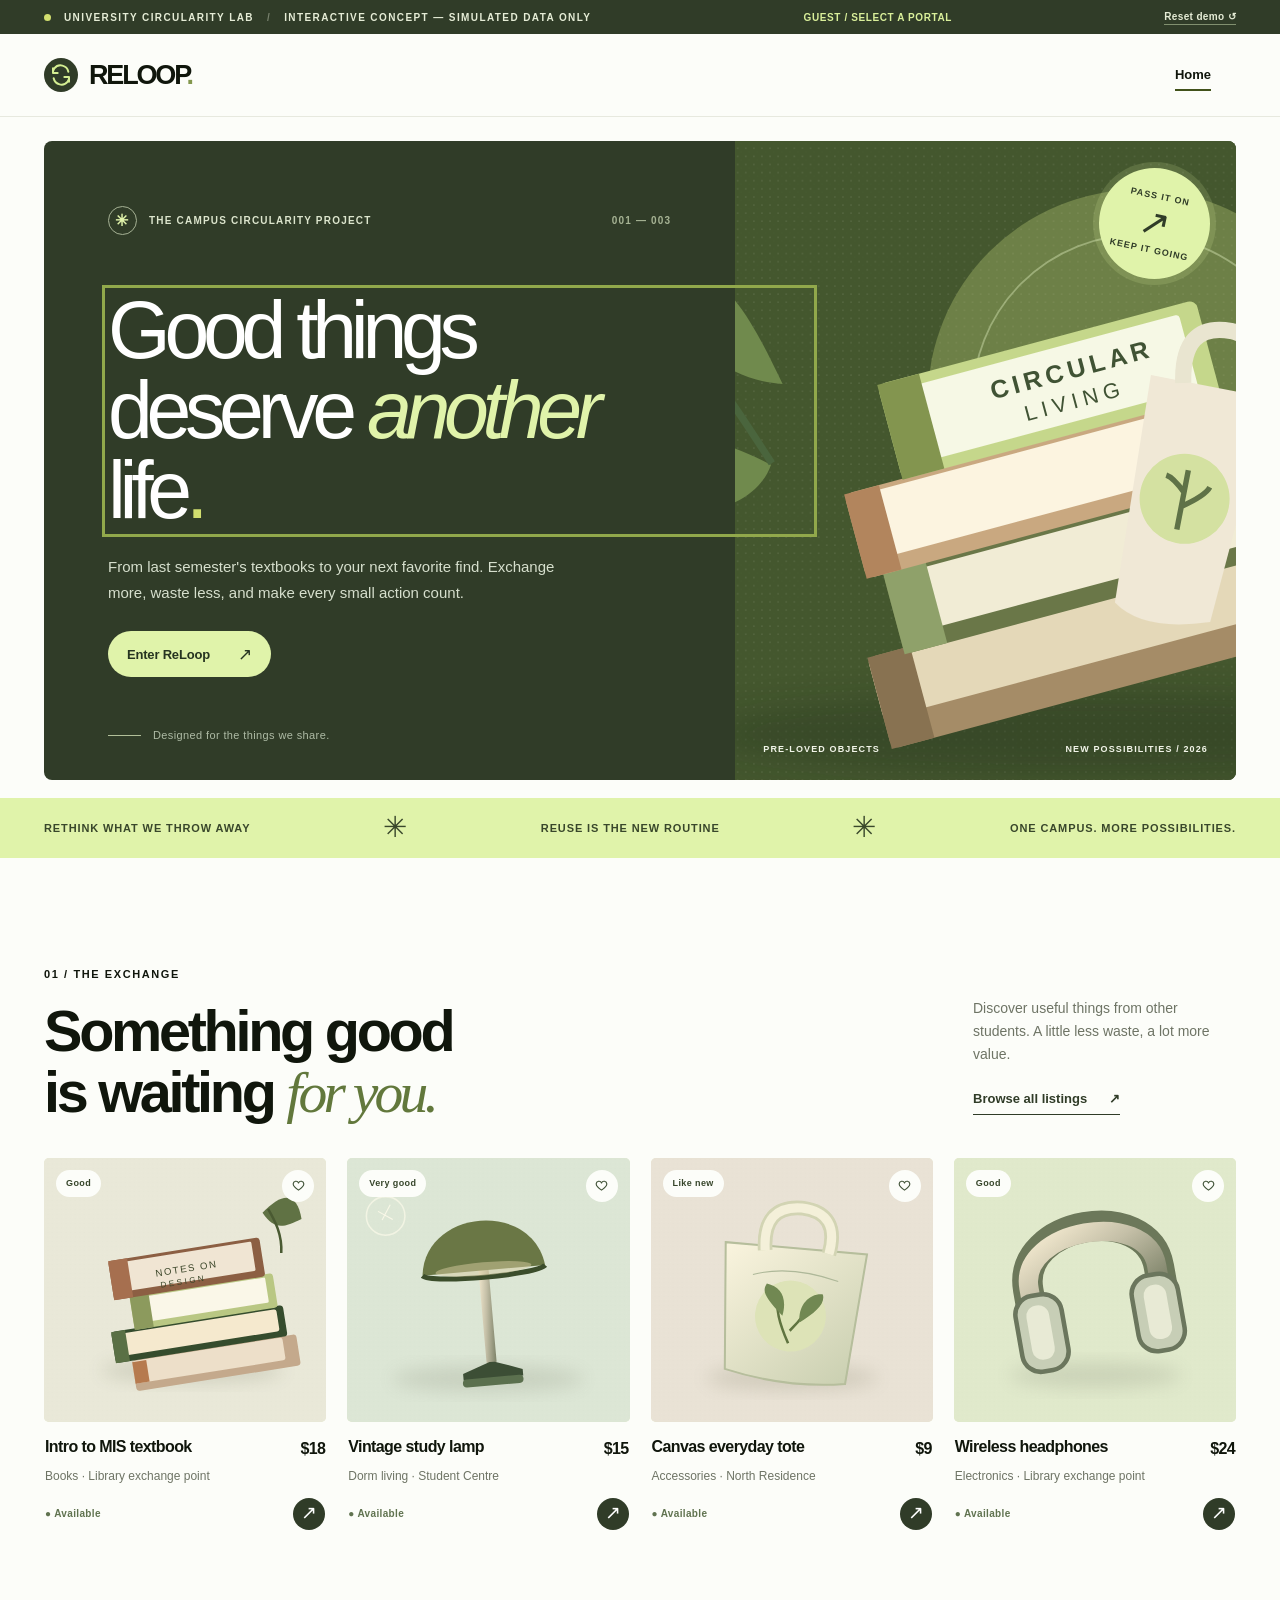
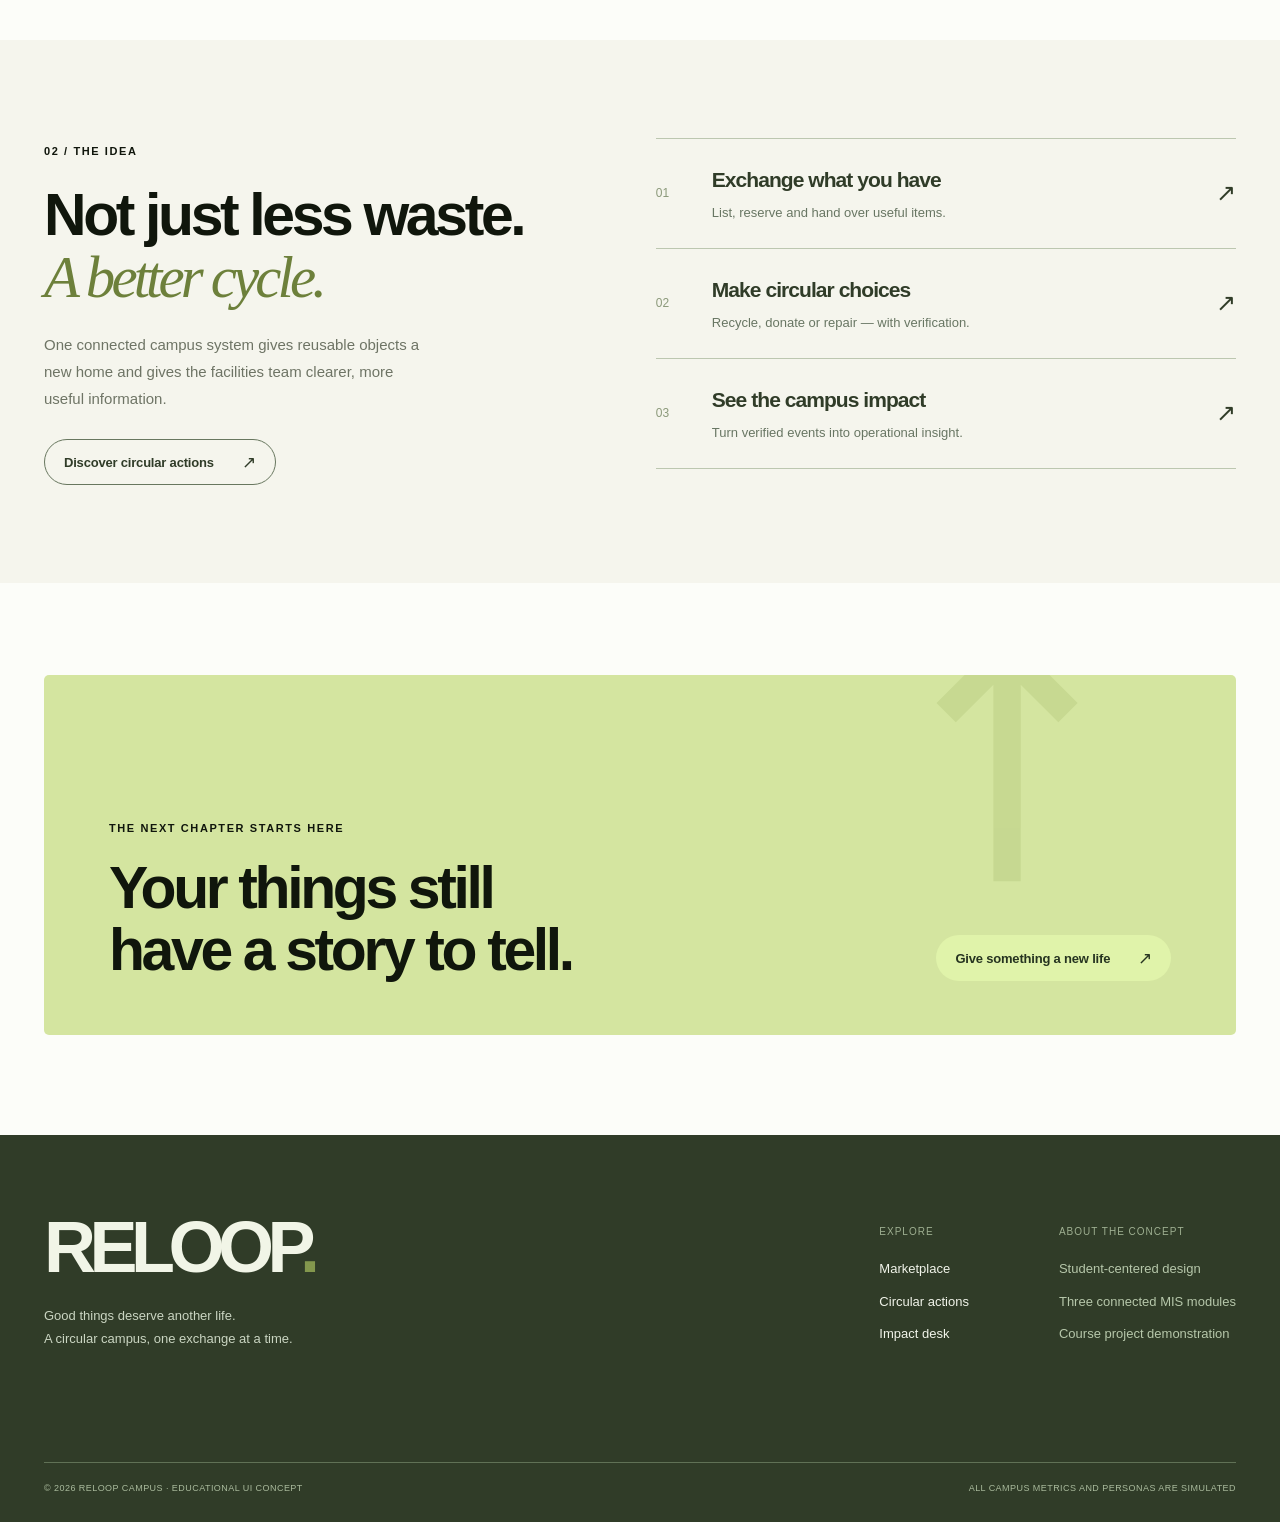
==== index.html @ 2bb6ed22 "去掉了傻逼button" ====
<!DOCTYPE html>
<html lang="en">
<head>
  <meta charset="UTF-8">
  <meta name="viewport" content="width=device-width, initial-scale=1">
  <meta name="theme-color" content="#3c492a">
  <meta name="description" content="ReLoop Campus: a responsive educational prototype for circular exchange, sustainable actions and campus operations.">
  <title>RELOOP — Give good things another life.</title>
  <link rel="icon" href="assets/favicon.svg" type="image/svg+xml">
  <link rel="stylesheet" href="styles.css">
  <script src="app.js" defer></script>
</head>
<body>
  <a class="skip-link" href="#main">Skip to content</a>
  <div class="demo-banner"><div class="container banner-content"><span class="banner-dot" aria-hidden="true"></span><span>UNIVERSITY CIRCULARITY LAB</span><span class="banner-divider">/</span><span>INTERACTIVE CONCEPT — SIMULATED DATA ONLY</span><span class="role-banner" id="role-banner">GUEST / SELECT A PORTAL</span><button type="button" id="reset-demo" class="banner-reset">Reset demo <span aria-hidden="true">↺</span></button></div></div>
  <header class="site-header" id="site-header">
    <div class="container header-inner">
      <button class="brand" type="button" data-nav="home" aria-label="RELOOP home"><span class="brand-symbol" aria-hidden="true"><svg viewBox="0 0 36 36"><path d="M29 13A12 12 0 0 0 8 8l-2 4M6 8v7h7"/><path d="M7 23a12 12 0 0 0 21 5l2-4m0 4v-7h-7"/></svg></span><span>RELOOP<span class="brand-period">.</span></span></button>
      <nav class="desktop-nav" aria-label="Main navigation">
        <button data-nav="home" class="nav-link active" type="button">Home</button><button data-nav="student" data-student-only class="nav-link" type="button" hidden>My home</button>
        <button data-nav="exchange" data-student-only class="nav-link" type="button" hidden>Marketplace</button>
        <button data-nav="circular" data-student-only class="nav-link" type="button" hidden>Circular actions</button><button data-nav="profile" data-student-only class="nav-link" type="button" hidden>My profile</button>
        <button data-nav="operations" data-staff-only class="nav-link" type="button" hidden>Staff workspace <span class="nav-staff">STAFF</span></button>
      </nav>
      <div class="header-actions">
        <button data-student-only hidden class="wallet-chip" type="button" data-nav="circular" aria-label="Open points wallet"><span class="wallet-icon">✳&#xFE0E;</span><strong id="global-points">65</strong><span>pts</span></button>
        <button data-student-only hidden class="btn btn-dark btn-header" data-open="post" type="button">List an item <span aria-hidden="true">↗&#xFE0E;</span></button>
        <button class="role-switch" id="switch-portal" type="button" hidden>Switch portal ↗&#xFE0E;</button><button class="menu-toggle" id="menu-toggle" aria-label="Open menu" aria-expanded="false" aria-controls="mobile-nav" type="button"><span></span><span></span></button>
      </div>
    </div>
    <nav class="mobile-nav" id="mobile-nav" aria-label="Mobile navigation" hidden>
      <button data-nav="home" type="button">Home <span>01</span></button><button data-nav="student" data-student-only hidden type="button">My home <span>02</span></button>
      <button data-nav="exchange" data-student-only hidden type="button">Marketplace <span>03</span></button>
      <button data-nav="circular" data-student-only hidden type="button">Circular actions <span>04</span></button><button data-nav="profile" data-student-only hidden type="button">My profile <span>05</span></button>
      <button data-nav="operations" data-staff-only hidden type="button">Staff workspace <span>02</span></button>
      <button data-open="post" data-student-only hidden type="button">+ List an item <span>↗&#xFE0E;</span></button>
    </nav>
  </header>

  <main id="main">
    <!-- HOME / PROJECT INTRODUCTION -->
    <section class="view active" id="view-home" aria-label="Home">
      <div class="home-hero container">
        <div class="hero-copy">
          <div class="hero-index"><span class="round-asterisk">✳&#xFE0E;</span> THE CAMPUS CIRCULARITY PROJECT <span class="hero-index-num">001 — 003</span></div>
          <h1>Good things<br>deserve <em>another</em><br>life<span class="title-dot">.</span></h1>
          <p class="hero-description">From last semester's textbooks to your next favorite find. Exchange more, waste less, and make every small action count.</p>
          <div class="hero-actions"><button class="btn btn-lime" data-open="portal" type="button">Enter ReLoop<span aria-hidden="true">↗&#xFE0E;</span></button></div>
          <div class="hero-bottom"><span class="line-mark" aria-hidden="true"></span> Designed for the things we share.</div>
        </div>
        <div class="hero-visual"><img src="assets/hero-still-life.svg" alt="Editorial illustration of stacked second-hand books and a reusable canvas bag" width="800" height="710"><div class="hero-stamp"><span>PASS IT ON</span><strong>↗&#xFE0E;</strong><span>KEEP IT GOING</span></div><div class="hero-visual-label"><span>PRE-LOVED OBJECTS</span><span>NEW POSSIBILITIES / 2026</span></div></div>
      </div>

      <section class="portal-selector container" aria-labelledby="portal-select-title">
        <div class="portal-selector-head"><div><span class="eyebrow">YOUR CAMPUS. TWO WAYS TO PARTICIPATE.</span><h2 id="portal-select-title">Choose your <i>perspective.</i></h2></div><p>Explore ReLoop as a student or a campus staff member. Both views share the same simulated events — there is no real sign-in.</p></div>
        <div class="portal-selector-grid">
          <button class="portal-choice student-choice" type="button" data-enter-role="student"><span class="portal-choice-top">01 / STUDENT DEMO <span>↗&#xFE0E;</span></span><span class="portal-choice-mark" aria-hidden="true">✳&#xFE0E;</span><strong>I am Student<br>/User</strong><span class="portal-choice-desc">Browse items, exchange, record circular actions, and see your own activity.</span><span class="portal-choice-cta">Continue as student &nbsp; →</span></button>
          <button class="portal-choice staff-choice" type="button" data-enter-role="staff"><span class="portal-choice-top">02 / STAFF DEMO <span>↗&#xFE0E;</span></span><span class="portal-choice-mark" aria-hidden="true">◎&#xFE0E;</span><strong>I am Staff</strong><span class="portal-choice-desc">Verify activities, moderate listings, manage collection points and follow up on issues.</span><span class="portal-choice-cta">Continue as staff &nbsp; →</span></button>
        </div>
      </section>
      <div class="statement-bar"><div class="container statement-inner"><span>RETHINK WHAT WE THROW AWAY</span><span class="statement-sun">✳&#xFE0E;</span><span>REUSE IS THE NEW ROUTINE</span><span class="statement-sun">✳&#xFE0E;</span><span>ONE CAMPUS. MORE POSSIBILITIES.</span></div></div>
      <section class="section container featured-home" aria-labelledby="home-featured-title"><div class="section-heading"><div><span class="eyebrow">01 / THE EXCHANGE</span><h2 id="home-featured-title">Something good<br>is waiting <i>for you.</i></h2></div><div class="heading-aside"><p>Discover useful things from other students. A little less waste, a lot more value.</p><button type="button" class="inline-link" data-nav="exchange">Browse all listings <span aria-hidden="true">↗&#xFE0E;</span></button></div></div><div class="product-grid home-grid" id="home-products"></div></section>
      <section class="journey-section" aria-labelledby="journey-title"><div class="container journey-layout"><div class="journey-intro"><span class="eyebrow">02 / THE IDEA</span><h2 id="journey-title">Not just less waste.<br><i>A better cycle.</i></h2><p>One connected campus system gives reusable objects a new home and gives the facilities team clearer, more useful information.</p><button class="btn btn-outline" data-nav="circular" type="button">Discover circular actions <span aria-hidden="true">↗&#xFE0E;</span></button></div><div class="journey-steps"><button class="journey-row" data-nav="exchange" type="button"><span class="journey-no">01</span><span><strong>Exchange what you have</strong><small>List, reserve and hand over useful items.</small></span><span class="journey-arrow">↗&#xFE0E;</span></button><button class="journey-row" data-nav="circular" type="button"><span class="journey-no">02</span><span><strong>Make circular choices</strong><small>Recycle, donate or repair — with verification.</small></span><span class="journey-arrow">↗&#xFE0E;</span></button><button class="journey-row" data-nav="operations" type="button"><span class="journey-no">03</span><span><strong>See the campus impact</strong><small>Turn verified events into operational insight.</small></span><span class="journey-arrow">↗&#xFE0E;</span></button></div></div></section>
      <section class="section container home-cta" aria-labelledby="cta-title"><div><span class="eyebrow">THE NEXT CHAPTER STARTS HERE</span><h2 id="cta-title">Your things still<br>have a story to tell.</h2></div><button class="btn btn-lime" data-open="post" type="button">Give something a new life <span aria-hidden="true">↗&#xFE0E;</span></button><span class="cta-orb" aria-hidden="true">↗&#xFE0E;</span></section>
    </section>


    <!-- STUDENT PORTAL / HOME -->
    <section class="view" id="view-student" aria-label="Student dashboard" hidden>
      <div class="container student-wrap">
        <div class="portal-page-head"><div><span class="eyebrow">STUDENT PORTAL / MY HOME</span><h1>A little more<br><i>good, every day.</i></h1><p>Welcome back, Alex. Here's what is happening in your circular campus.</p></div><div class="persona-card"><span class="persona-avatar">AM</span><span><strong>Alex Morgan</strong><small>STUDENT DEMO · NO REAL ACCOUNT</small></span><button class="inline-link" data-nav="profile" type="button">Profile ↗&#xFE0E;</button></div></div>
        <div class="student-kpis"><button type="button" data-nav="circular" data-jump="wallet"><span>MY RELOOP POINTS</span><strong id="student-points">65</strong><small>View rewards ↗&#xFE0E;</small></button><button type="button" data-nav="profile" data-profile-tab="reservations"><span>MY RESERVATIONS</span><strong id="student-reservations">0</strong><small>Review handovers ↗&#xFE0E;</small></button><button type="button" data-nav="profile" data-profile-tab="actions"><span>AWAITING VERIFICATION</span><strong id="student-pending">1</strong><small>See status ↗&#xFE0E;</small></button></div>
        <div class="student-home-grid"><div class="student-main-card"><div class="section-microhead"><span class="eyebrow">MY NEXT STEPS</span><span>QUICK ACTIONS</span></div><h2>What will you<br><i>pass on next?</i></h2><div class="quick-action-grid"><button type="button" data-nav="exchange"><span class="quick-icon">↗&#xFE0E;</span><strong>Explore items</strong><small>Find your next useful thing</small></button><button type="button" data-open="post"><span class="quick-icon">＋</span><strong>Post an item</strong><small>Give something a new life</small></button><button type="button" data-nav="circular" data-jump="action"><span class="quick-icon">♻&#xFE0E;</span><strong>Record an action</strong><small>Submit for staff review</small></button><button type="button" data-nav="circular" data-jump="wallet"><span class="quick-icon">✳&#xFE0E;</span><strong>Rewards wallet</strong><small>Track verified points</small></button></div></div><div class="student-activity-card"><div class="section-microhead"><span class="eyebrow">PERSONAL ACTIVITY</span><button class="inline-link" data-nav="profile" type="button">View all ↗&#xFE0E;</button></div><div id="student-recent"></div></div></div>
        <div class="student-lower-note"><span>THE PERSONAL IMPACT VIEW</span><strong>Measured impact:</strong> Not yet tracked in this demo. Only verified events and sample points are shown.</div>
      </div>
    </section>
    <!-- STUDENT PORTAL / MY PROFILE -->
    <section class="view" id="view-profile" aria-label="Student profile and activity" hidden>
      <div class="container profile-wrap"><div class="profile-hero"><div class="profile-avatar">AM</div><div><span class="eyebrow">STUDENT PORTAL / MY PROFILE</span><h1>My little<br><i>corner of ReLoop.</i></h1><p>Alex Morgan · Demo student account. Your information here is illustrative, not campus identity data.</p></div><div class="profile-hero-points"><strong id="profile-points">65</strong><span>RELOOP POINTS</span><button type="button" data-nav="circular" data-jump="wallet">Open wallet ↗&#xFE0E;</button></div></div>
      <nav class="profile-tabs" aria-label="My activity sections"><button type="button" data-profile-tab="listings" class="active" aria-current="page">My listings</button><button type="button" data-profile-tab="reservations">Reservations</button><button type="button" data-profile-tab="actions">Circular activities</button><button type="button" data-profile-tab="ledger">Points ledger</button><button type="button" data-profile-tab="saved">Saved items</button></nav>
      <div id="profile-panel" class="profile-panel" aria-live="polite"></div>
      <div class="profile-privacy">PRIVACY BY DESIGN · No genuine student ID, private contact details, dorm room or payment information is stored or displayed.</div></div>
    </section>

    <!-- MODULE A -->
    <section class="view" id="view-exchange" aria-label="Campus Exchange Hub" hidden>
      <div class="container page-lead marketplace-lead"><div><span class="eyebrow">MODULE A / CAMPUS EXCHANGE HUB</span><h1>Good finds.<br><i>Better stories.</i></h1><p>From dorm essentials to second-hand textbooks. Find your next useful thing, right here on campus.</p></div><div class="page-lead-side"><span class="serial">A / 01</span><div class="lead-count"><strong id="listing-count">08</strong><span>DEMO ITEMS<br>IN THE EXCHANGE</span></div><button class="btn btn-dark" data-open="post" type="button">+ List your item</button></div></div>
      <div class="container marketplace-content"><div class="toolbar"><label class="search-wrap" for="market-search"><svg viewBox="0 0 24 24" aria-hidden="true"><circle cx="10.5" cy="10.5" r="6.5"/><path d="m15.5 15.5 5 5"/></svg><input id="market-search" type="search" placeholder="Search books, essentials, electronics..." autocomplete="off"></label><div class="sort-wrap"><label for="market-sort">SORT BY</label><select id="market-sort"><option value="newest">Newest first</option><option value="low">Price: low to high</option><option value="high">Price: high to low</option></select></div></div>
      <div class="catalog-shell"><aside class="catalog-aside"><div class="aside-top"><span class="eyebrow">EXPLORE BY TYPE</span><span>✳&#xFE0E;</span></div><div class="category-list" id="category-list"></div><div class="aside-note"><strong>Exchange with care.</strong><p>Use a designated handover point, inspect the item, and confirm the exchange together.</p><span>TRUSTED CAMPUS FLOW ↗&#xFE0E;</span></div></aside><div class="catalog-main"><div class="catalog-meta"><span id="results-summary">All campus listings</span><span><span class="legend-dot"></span> Verified demo flow</span></div><div class="product-grid market-grid" id="market-products"></div><div class="empty-state" id="market-empty" hidden><div class="empty-symbol">◎</div><h3>No items found</h3><p>Try another category or a simpler search.</p><button class="btn btn-dark" id="clear-search" type="button">Clear filters</button></div></div></div></div>
      <section class="exchange-bottom"><div class="container"><div><span class="eyebrow">A LITTLE REMINDER</span><h2>Every handover<br>is a chance to <i>reuse.</i></h2></div><p>Reservations hold an item for 24 hours. A seller has 12 hours to respond in the proposed system. The demonstration simulates seller acceptance and both QR confirmations.</p></div></section>
    </section>

    <!-- MODULE B -->
    <section class="view" id="view-circular" aria-label="Circular Actions and Rewards" hidden>
      <div class="container circular-hero"><div><span class="eyebrow">MODULE B / CIRCULAR ACTIONS & REWARDS</span><h1>Small actions.<br><i>Longer impact.</i></h1><p>Reuse first. Recycle responsibly when something can't be reused. Earn demo points for verified circular actions.</p><div class="hero-actions"><button class="btn btn-dark" id="jump-to-action" type="button">Record an action <span aria-hidden="true">↗&#xFE0E;</span></button><button class="inline-link dark-inline" id="jump-to-wallet" type="button">View your wallet <span aria-hidden="true">↗&#xFE0E;</span></button></div></div><div class="circular-orbit" aria-hidden="true"><span class="orbit-top">REUSE · REPAIR · RECYCLE</span><span class="orbit-symbol">↻</span><span class="orbit-bottom">KEEP VALUE IN MOTION</span></div></div>
      <div class="container section circular-options"><div class="section-heading compact-heading"><div><span class="eyebrow">01 / CHOOSE YOUR PATH</span><h2>There is more than<br>one way to <i>do good.</i></h2></div><p>Pick the route that fits your item. Every submitted action enters a staff verification queue.</p></div><div class="action-card-grid">
          <button class="action-card" type="button" data-action-type="Recycle"><span class="action-numeral">01 — RECYCLE</span><span class="action-icon">♻&#xFE0E;</span><strong>Sort with intention.</strong><p>Use a local guide, then check in at a collection point.</p><span class="card-end">Record recycling ↗&#xFE0E;</span></button>
          <button class="action-card action-card-lime" type="button" data-action-type="Donate"><span class="action-numeral">02 — DONATE</span><span class="action-icon">♡</span><strong>Pass it forward.</strong><p>Give usable goods a next home instead of throwing them away.</p><span class="card-end">Record donation ↗&#xFE0E;</span></button>
          <button class="action-card action-card-dark" type="button" data-action-type="Repair"><span class="action-numeral">03 — REPAIR</span><span class="action-icon">✳&#xFE0E;</span><strong>Keep it working.</strong><p>Fix first. Extend an item's life through a verified repair action.</p><span class="card-end">Record repair ↗&#xFE0E;</span></button>
        </div></div>
      <div class="container circular-tools" id="circular-tools"><div class="circular-tool-left"><div class="tool-heading"><span class="eyebrow">02 / SMARTER SORTING</span><h2>Not sure where<br>it <i>belongs?</i></h2><p>Example category guidance for a hypothetical campus. Always check the actual university's sorting rules.</p></div><div class="guide-box"><label for="sort-guide">WHAT ARE YOU DISPOSING OF?</label><select id="sort-guide"><option value="paper">Paper & cardboard</option><option value="batteries">Batteries</option><option value="electronics">Broken electronics</option><option value="textiles">Clothing & textiles</option><option value="containers">Clean drink containers</option></select><div id="guide-result" class="guide-result"></div></div></div><div class="circular-tool-right"><div class="form-top"><span class="eyebrow">03 / REQUEST VERIFICATION</span><span class="small-pill">STAFF REVIEW REQUIRED</span></div><h3>Record a circular action.</h3><p>Submitting a record does not automatically earn points. A demo staff member must approve it first.</p><form id="action-form"><div class="field"><label for="action-type">Action type</label><select id="action-type" required><option value="Recycle">Recycle</option><option value="Donate">Donate</option><option value="Repair">Repair</option></select></div><div class="field"><label for="action-item">Item or material</label><input id="action-item" placeholder="e.g. paper packaging" maxlength="70" required></div><div class="field"><label for="action-location">Campus point / location</label><select id="action-location"><option>North Residence Point</option><option>Student Centre Point</option><option>Library Collection Point</option><option>Repair & Reuse Desk</option></select></div><button class="btn btn-lime btn-wide" type="submit">Submit for staff verification <span>↗&#xFE0E;</span></button></form><span class="form-footnote">DEMO ONLY · No real QR, collection or reward is processed.</span></div></div>
      <section class="wallet-section" id="wallet-section"><div class="container wallet-layout"><div><span class="eyebrow">04 / YOUR RELOOP WALLET</span><h2>Good actions<br>are worth <i>remembering.</i></h2><div class="wallet-points"><span id="wallet-points">65</span><div><strong>RELOOP POINTS</strong><small>ILLUSTRATIVE BALANCE</small></div></div><p class="wallet-copy">A shared ledger keeps track of approved activities and demo redemptions. Featured exposure is labeled and capped at 10% of marketplace results in the proposal.</p></div><div class="wallet-right"><h3>Available rewards <span>↗&#xFE0E;</span></h3><div id="rewards-list"></div><h3 class="ledger-title">Your activity <span class="tiny-muted">Latest five</span></h3><div id="ledger-list"></div></div></div></section>
    </section>

    <!-- MODULE C -->
    <section class="view" id="view-operations" aria-label="Campus Operations and Intelligence" hidden><div class="staff-frame"><aside class="staff-sidebar" aria-label="Staff workspace navigation"><div class="staff-sidebar-top"><span class="staff-mono">RELOOP / OPERATIONS</span><div class="staff-portrait">SC</div><strong>Staff workspace</strong><small>STAFF DEMO · AUTHORIZED VIEW</small></div><nav class="staff-side-nav" aria-label="Staff modules"><button type="button" data-admin-tab="overview" class="active">◫ <span>Overview</span></button><button type="button" data-admin-tab="verification">◉ <span>Verification queue</span></button><button type="button" data-admin-tab="moderation">◇ <span>Listings & disputes</span></button><button type="button" data-admin-tab="facilities">◎ <span>Collection points & work orders</span></button><button type="button" data-admin-tab="sustainability">↗&#xFE0E; <span>Sustainability</span></button><button type="button" data-admin-tab="audit">≡ <span>Audit trail</span></button></nav><p class="staff-sidebar-note">Sample university operations workspace. Frontend only; no live campus system.</p></aside><div class="staff-content">
      <div class="container ops-lead"><div><span class="eyebrow">MODULE C / CAMPUS OPERATIONS & INTELLIGENCE</span><h1>Better decisions.<br><i>Less left behind.</i></h1><p>One place for staff verification, collection-point visibility and practical next steps.</p></div><div class="ops-status"><span class="ops-status-dot"></span> STAFF DEMONSTRATION ENVIRONMENT <small>All metrics below are simulated.</small></div></div>
      <div class="container ops-main"><div class="admin-tabs" role="tablist" aria-label="Admin workspace"><button type="button" role="tab" class="admin-tab active" aria-selected="true" data-admin-tab="overview">Overview</button><button type="button" role="tab" class="admin-tab" aria-selected="false" data-admin-tab="verification">Verification queue <span id="queue-tab-count">1</span></button><button type="button" role="tab" class="admin-tab" aria-selected="false" data-admin-tab="moderation">Listings & disputes</button><button type="button" role="tab" class="admin-tab" aria-selected="false" data-admin-tab="facilities">Facilities & work orders</button><button type="button" role="tab" class="admin-tab" aria-selected="false" data-admin-tab="sustainability">Sustainability</button><button type="button" role="tab" class="admin-tab" aria-selected="false" data-admin-tab="audit">Audit trail</button></div>
      <div class="admin-panel active" id="admin-overview" role="tabpanel"><div class="metrics-grid"><article class="metric-card"><span>COMPLETED EXCHANGES</span><strong id="stat-exchanges">128</strong><small>Simulated campus demo total</small><span class="metric-icon">↗&#xFE0E;</span></article><article class="metric-card"><span>APPROVED CIRCULAR ACTIONS</span><strong id="stat-actions">36</strong><small>Simulated campus demo total</small><span class="metric-icon">✳&#xFE0E;</span></article><article class="metric-card"><span>PENDING VERIFICATIONS</span><strong id="stat-pending">1</strong><small>Need staff review</small><span class="metric-icon">◷</span></article><article class="metric-card dark-metric"><span>OPEN FACILITY ISSUES</span><strong id="stat-workorders">0</strong><small>Demo work orders</small><span class="metric-icon">↗&#xFE0E;</span></article></div><div class="ops-panels"><div class="analytics-panel"><div class="panel-heading"><div><span class="eyebrow">COLLECTION QUALITY</span><h3>Where support is needed.</h3></div><span class="small-pill">ILLUSTRATIVE SAMPLE</span></div><p>Simulated sorting contamination rate by campus area. Higher rates indicate more incorrectly sorted items in the mock audit sample.</p><div class="contamination-chart" id="contamination-chart"></div><div class="analytic-foot">Sample calculation: 49 incorrectly sorted items out of 300 checked items = 16.3% overall. This is not measured campus performance.</div></div><div class="insight-panel"><span class="eyebrow">ACTIONABLE INSIGHT / 01</span><div class="insight-icon">↗&#xFE0E;</div><h3>North Residence needs a little attention.</h3><p>Its simulated contamination rate is the highest at 24%. Review signage, arrange an ambassador visit and reassess after four weeks.</p><button class="btn btn-lime" id="create-signage-order" type="button">Create demo work order <span>↗&#xFE0E;</span></button><small id="insight-order-status">Recommended follow-up</small></div></div></div>
      <div class="admin-panel" id="admin-verification" role="tabpanel" hidden><div class="workspace-heading"><div><span class="eyebrow">STAFF REVIEW / VERIFICATION</span><h2>Check before you reward.</h2><p>Approve or reject submitted circular actions. Only approved entries affect the simulated points ledger.</p></div><span class="small-pill" id="pending-pill">1 PENDING</span></div><div class="queue-list" id="verification-list"></div></div>
      <div class="admin-panel" id="admin-facilities" role="tabpanel" hidden><div class="workspace-heading"><div><span class="eyebrow">OPERATIONS / FACILITIES</span><h2>Keep the loop moving.</h2><p>Track simulated collection points and create or resolve a maintenance task.</p></div><button class="btn btn-dark" id="new-facility-order" type="button">+ Add demo work order</button></div><div class="facilities-layout"><div class="facilities-points" id="facilities-points"></div><div class="orders-panel"><h3>Work orders</h3><div id="work-order-list"></div></div></div></div>

      <div class="admin-panel" id="admin-moderation" role="tabpanel" hidden><div class="workspace-heading"><div><span class="eyebrow">STAFF / TRUST & SAFETY</span><h2>Care keeps<br>the exchange safe.</h2><p>Review flagged listings and reports. Human decision only; no automatic account punishment.</p></div><span class="small-pill" id="moderation-pill">0 OPEN</span></div><div id="moderation-list" class="staff-record-list"></div><div class="policy-footnote">Proposed Part 2 policy: disputed exchange records are frozen pending review; volunteer response target is 2 days. No actual campus sanctions or messages are processed.</div></div>
      <div class="admin-panel" id="admin-sustainability" role="tabpanel" hidden><div class="workspace-heading"><div><span class="eyebrow">STAFF / SUSTAINABILITY INTELLIGENCE</span><h2>Know what<br><i>we can measure.</i></h2><p>Separate future RFP targets from synthetic audit samples and real actions made inside this demo.</p></div><span class="small-pill">SYNTHETIC SCENARIO</span></div><div class="target-grid" id="sustainability-targets"></div><div class="sustainability-callout"><div><span class="eyebrow">SAMPLE ACTIONABLE INSIGHT</span><h3>North Residence needs clearer sorting signs.</h3><p>Illustrative audit: 24 incorrect items out of 100. Create a work order, review signage, then check the location again in four weeks. Improvement is not assumed.</p></div><button type="button" class="btn btn-dark" data-create-north-order>Create follow-up ↗&#xFE0E;</button></div><div class="policy-footnote">Weight diverted, annual verified transactions, campus MAU and traceability cannot be calculated from the present local prototype. Targets are not results.</div></div>
      <div class="admin-panel" id="admin-audit" role="tabpanel" hidden><div class="workspace-heading"><div><span class="eyebrow">STAFF / AUDIT & GOVERNANCE</span><h2>A clear record<br><i>of every decision.</i></h2><p>Local illustrative event log: timestamps, demo role, record and outcome. It is not a tamper-proof compliance audit.</p></div><span class="small-pill">FRONTEND LOG ONLY</span></div><div id="audit-records" class="staff-record-list"></div><div class="policy-footnote">Proposed governance policy: personal data deletion after 24 months of inactivity; operational audit retention for 3 years. Neither policy is enforced by this demo.</div></div>
      <div class="ops-disclaimer">ⓘ &nbsp; This workspace is a frontend proof of concept. There is no campus identity integration, live sensor feed, security enforcement or real-world waste data.</div></div>
    </div></div></section>
  </main>

  <footer class="site-footer"><div class="container"><div class="footer-top"><div><div class="footer-brand">RELOOP<span>.</span></div><p>Good things deserve another life.<br>A circular campus, one exchange at a time.</p></div><div class="footer-nav"><div><small>EXPLORE</small><button data-nav="exchange" type="button">Marketplace</button><button data-nav="circular" type="button">Circular actions</button><button data-nav="operations" type="button">Impact desk</button></div><div><small>ABOUT THE CONCEPT</small><span>Student-centered design</span><span>Three connected MIS modules</span><span>Course project demonstration</span></div></div></div><div class="footer-bottom"><span>© 2026 RELOOP CAMPUS · EDUCATIONAL UI CONCEPT</span><span>ALL CAMPUS METRICS AND PERSONAS ARE SIMULATED</span></div></div></footer>

  <div id="modal-backdrop" class="modal-backdrop" hidden><div class="modal-shell" id="modal-shell" role="dialog" aria-modal="true" aria-labelledby="modal-heading"><button class="modal-close" id="modal-close" type="button" aria-label="Close dialog">×</button><div id="modal-body"></div></div></div>
  <div class="toast" id="toast" role="status" aria-live="polite" aria-atomic="true"></div>
</body>
</html>
---- styles.css ----
/* RELOOP — Original mobile-first circular-campus design system.
   RELOOP olive and lime color palette, editorial typographic rhythm.
   Works offline with system fonts and local illustrated media. */
:root{--paper:#FCFDF9;--cream:#F5F5ED;--mist:#E9EDDC;--lime:#E0F3AA;--accent:#D2DF6F;--olive:#41521A;--forest:#3B492B;--deep:#303C28;--ink:#10160C;--muted:#6E7465;--line:#DDE1D4;--orange:#A9683D;--white:#FFFFFF;--sans:"Inter Display",Inter,"Helvetica Neue",Arial,sans-serif;--serif:Georgia,"Times New Roman",serif;--content:1370px;--ease:cubic-bezier(.2,.65,.1,1);--shadow:0 18px 60px rgba(35,48,26,.09)}
*,*::before,*::after{box-sizing:border-box}html{scroll-behavior:smooth}body{margin:0;color:var(--ink);background:var(--paper);font-family:var(--sans);-webkit-font-smoothing:antialiased;line-height:1.5}img,svg{max-width:100%}img{display:block}button,input,select,textarea{font:inherit}button{cursor:pointer}a{color:inherit}button,input,select,textarea{outline-offset:3px}:focus-visible{outline:3px solid #91A84B!important;outline-offset:3px}button{border:0}.container{width:min(calc(100% - 88px),var(--content));margin-inline:auto}.skip-link{position:absolute;z-index:100;background:var(--lime);color:var(--ink);padding:10px 20px;left:-999px}.skip-link:focus{left:10px;top:10px}.view[hidden],.admin-panel[hidden],.modal-backdrop[hidden],.mobile-nav[hidden],.empty-state[hidden]{display:none!important}.view{animation:soft-in .36s var(--ease) both}@keyframes soft-in{from{opacity:.2;transform:translateY(8px)}to{opacity:1;transform:translateY(0)}}.eyebrow{font-size:11px;letter-spacing:.145em;font-weight:800;text-transform:uppercase}.tiny-muted{font-size:12px;color:var(--muted)}h1,h2,h3,p{margin-top:0}h1,h2,h3{font-weight:560;letter-spacing:-.057em;line-height:1.06}h1 i,h2 i{font-family:var(--serif);font-weight:400;letter-spacing:-.066em}p{color:var(--muted)}.btn{min-height:46px;border-radius:100px;padding:11px 19px;display:inline-flex;align-items:center;justify-content:center;gap:28px;white-space:nowrap;font-weight:700;font-size:13px;letter-spacing:-.015em;transition:transform .2s var(--ease),background-color .2s,color .2s}.btn:hover{transform:translateY(-2px)}.btn:active{transform:translateY(0)}.btn span:last-child{font-size:17px;font-weight:400;line-height:1}.btn-dark{background:var(--deep);color:#fff}.btn-dark:hover{background:#51643D}.btn-lime{background:var(--lime);color:#263420}.btn-lime:hover{background:#CFEA88}.btn-outline{background:none;border:1px solid #68775F;color:var(--deep)}.btn-outline:hover{background:#EAF0E2}.btn-wide{width:100%}.inline-link{background:none;color:var(--deep);display:inline-flex;gap:22px;align-items:center;padding:5px 0;border-bottom:1px solid currentColor;font-size:13px;font-weight:700;text-align:left}.inline-link:hover{opacity:.68}.small-pill{display:inline-block;font-size:10px;font-weight:800;letter-spacing:.07em;border:1px solid #D4D8C8;border-radius:40px;padding:7px 11px;white-space:nowrap;color:#536044}.dark-inline{border-color:#3B492B}
/* navigation */
.demo-banner{background:var(--deep);color:#E5ECD6;font-size:10px;letter-spacing:.14em;font-weight:650}.banner-content{display:flex;gap:13px;align-items:center;min-height:34px}.banner-dot,.ops-status-dot{display:inline-block;border-radius:50%;width:7px;height:7px;background:var(--accent);flex:none}.banner-divider{opacity:.4}.banner-reset{margin-left:auto;background:none;color:#E5ECD6;border-bottom:1px solid #81906F;padding:0;font-size:10px;font-weight:700;letter-spacing:.035em}.banner-reset:hover{color:var(--lime)}.site-header{background:rgba(252,253,249,.97);position:sticky;top:0;z-index:30;border-bottom:1px solid #E7E9DF;backdrop-filter:blur(12px)}.header-inner{min-height:82px;display:flex;align-items:center;justify-content:space-between;gap:25px}.brand{display:inline-flex;align-items:center;gap:11px;color:var(--ink);background:none;font-weight:900;letter-spacing:-.08em;font-size:27px;white-space:nowrap;padding:0}.brand-period,.footer-brand span{color:#83974D}.brand-symbol{height:34px;width:34px;background:var(--deep);border-radius:50%;display:grid;place-items:center}.brand-symbol svg{width:24px;fill:none;stroke:#D4EE92;stroke-linecap:round;stroke-linejoin:round;stroke-width:3}.desktop-nav{display:flex;align-items:center;gap:30px;margin-left:auto}.nav-link{background:none;padding:12px 0;color:#66705C;font-weight:650;font-size:13px;position:relative;white-space:nowrap}.nav-link::after{content:"";height:2px;position:absolute;bottom:6px;left:0;right:100%;background:var(--olive);transition:right .22s}.nav-link:hover,.nav-link.active{color:var(--ink)}.nav-link.active::after{right:0}.nav-staff{font-size:8px;letter-spacing:.06em;color:#667148;padding:2px 4px;border:1px solid #B5BE9D;border-radius:3px;vertical-align:2px}.header-actions{display:flex;align-items:center;gap:14px}.wallet-chip{background:#F0F3E6;color:#38452E;display:flex;align-items:center;gap:6px;border-radius:50px;padding:9px 15px;font-size:13px;white-space:nowrap}.wallet-chip strong{font-size:16px}.wallet-chip>span:last-child{color:#6A7664;font-size:11px}.wallet-icon{font-size:18px;color:#637A2C}.btn-header{padding:11px 19px;gap:13px}.menu-toggle{display:none;width:42px;height:42px;background:var(--deep);border-radius:50%;align-items:center;justify-content:center;flex-direction:column;gap:5px}.menu-toggle span{width:17px;height:2px;background:white}.mobile-nav{position:absolute;left:0;right:0;top:100%;padding:10px 24px 20px;background:var(--paper);border-bottom:1px solid var(--line);box-shadow:0 20px 30px #1d2a1720}.mobile-nav button{display:flex;align-items:center;justify-content:space-between;background:none;width:100%;font-weight:700;color:var(--ink);padding:16px 2px;border-bottom:1px solid var(--line)}.mobile-nav button span{font-weight:500;color:var(--muted)}
/* Home */
.home-hero{display:grid;grid-template-columns:1.16fr .84fr;min-height:620px;margin-top:24px;background:var(--deep);color:#fff;border-radius:8px;overflow:hidden}.hero-copy{padding:clamp(35px,5.1vw,80px) clamp(33px,5vw,80px) 36px;display:flex;flex-direction:column;position:relative;z-index:2}.hero-index{display:flex;align-items:center;gap:12px;font-size:10px;font-weight:750;letter-spacing:.12em;color:#DCE5CD}.round-asterisk{width:29px;height:29px;border:1px solid #A5B194;border-radius:50%;display:grid;place-items:center;color:var(--lime);font-size:16px}.hero-index-num{margin-left:auto;color:#A6B394}.home-hero h1{font-size:clamp(52px,6.3vw,101px);font-weight:520;line-height:.99;letter-spacing:-.078em;margin:56px -140px 23px 0;white-space:nowrap}.home-hero h1 em{color:var(--lime)}.title-dot{color:var(--accent)}.hero-description{color:#D6DFCD;font-size:15px;line-height:1.75;max-width:455px;margin-bottom:25px}.hero-actions{display:flex;align-items:center;gap:28px;flex-wrap:wrap}.hero-text-button{background:none;color:#E3EDCF;font-size:13px;padding:11px 0;border-bottom:1px solid #AFBD97;display:flex;gap:15px;font-weight:650}.hero-text-button:hover{color:var(--lime)}.hero-bottom{margin-top:auto;padding-top:50px;font-size:11px;color:#AEBBA5;letter-spacing:.035em;display:flex;align-items:center;gap:12px}.line-mark{display:inline-block;height:1px;width:33px;background:#B1BF99}.hero-visual{position:relative;min-height:580px;background:#53683E;overflow:hidden}.hero-visual>img{height:100%;width:100%;object-fit:cover}.hero-stamp{position:absolute;right:26px;top:27px;width:111px;height:111px;border-radius:50%;background:#E0F3AA;color:var(--deep);display:flex;flex-direction:column;align-items:center;justify-content:center;transform:rotate(12deg);box-shadow:0 0 0 6px rgba(224,243,170,.15)}.hero-stamp span{font-size:9px;letter-spacing:.11em;font-weight:850}.hero-stamp strong{font-size:37px;font-weight:400;line-height:1.1}.hero-visual-label{display:flex;position:absolute;bottom:23px;left:28px;right:28px;justify-content:space-between;gap:10px;font-size:9px;letter-spacing:.125em;color:#F2F5E9;font-weight:750}.statement-bar{background:var(--lime);overflow:hidden;margin-top:18px}.statement-inner{min-height:60px;display:flex;justify-content:space-between;align-items:center;gap:30px;white-space:nowrap;font-size:11px;font-weight:850;letter-spacing:.08em;color:#39472B}.statement-sun{font-size:29px;font-weight:400}.section{padding-top:103px;padding-bottom:108px}.section-heading{display:flex;justify-content:space-between;align-items:end;gap:34px;margin-bottom:35px}.section-heading h2{font-size:clamp(39px,4.5vw,67px);margin:16px 0 0}.section-heading h2 i{color:#62783C}.heading-aside{max-width:263px;padding-bottom:8px}.heading-aside p{font-size:14px;line-height:1.65;margin-bottom:18px}.product-grid{display:grid;gap:21px}.home-grid{grid-template-columns:repeat(4,minmax(0,1fr))}.product-card{min-width:0}.product-image{position:relative;overflow:hidden;background:#E6EBCF;aspect-ratio:1.07/1;border-radius:5px}.product-image img{width:100%;height:100%;object-fit:cover;transition:transform .42s var(--ease)}.product-card:hover .product-image img{transform:scale(1.045)}.product-top-tag{position:absolute;top:12px;left:12px;background:#FCFDF9;padding:7px 10px;border-radius:30px;font-size:9px;letter-spacing:.045em;font-weight:800;color:#36452A}.featured-tag{background:#E0F3AA}.favorite{position:absolute;top:12px;right:12px;width:32px;height:32px;border-radius:50%;background:#FCFDF9;display:grid;place-items:center;color:#405337;transition:background .2s}.favorite:hover,.favorite.is-favorite{background:#DDEDA9}.favorite svg{width:15px;height:15px;fill:none;stroke:currentColor;stroke-width:1.8;stroke-linecap:round;stroke-linejoin:round}.favorite.is-favorite svg{fill:#566E32}.product-info{padding:15px 1px 2px}.product-info-upper{display:flex;justify-content:space-between;gap:6px;align-items:flex-start}.product-name{font-size:16px;font-weight:720;letter-spacing:-.037em;line-height:1.3;margin:0}.product-price{white-space:nowrap;font-size:16px;letter-spacing:-.04em;font-weight:800}.product-sub{font-size:12px;color:var(--muted);margin:6px 0 13px}.product-cta{display:flex;justify-content:space-between;align-items:center;gap:8px}.product-status{font-size:10px;color:#607350;letter-spacing:.035em;font-weight:700}.product-status.reserved{color:#AA7642}.product-status.completed{color:#A1A69B}.product-detail-btn{width:32px;height:32px;background:var(--deep);color:#fff;border-radius:50%;display:grid;place-items:center;font-size:19px}.product-detail-btn:hover{background:#60744B}.journey-section{background:var(--cream);padding:98px 0}.journey-layout{display:grid;grid-template-columns:1fr 1.15fr;gap:9%}.journey-intro h2{font-size:clamp(42px,4.6vw,68px);margin:22px 0}.journey-intro h2 i{color:#6D803B}.journey-intro p{max-width:380px;font-size:15px;line-height:1.8;margin-bottom:27px}.journey-steps{border-top:1px solid #BCC7B0}.journey-row{padding:25px 0;display:grid;grid-template-columns:44px 1fr 30px;gap:12px;width:100%;text-align:left;background:none;color:var(--deep);border-bottom:1px solid #BCC7B0;align-items:center}.journey-row:hover{padding-left:10px;background:#EAF0E2}.journey-no{font-size:12px;color:#8B997A}.journey-row strong{display:block;font-size:21px;letter-spacing:-.045em;font-weight:670}.journey-row small{display:block;color:#687663;font-size:13px;margin-top:8px}.journey-arrow{font-size:24px;justify-self:end}.home-cta{min-height:360px;background:#D4E5A0;margin-top:92px;margin-bottom:100px;border-radius:5px;display:flex;align-items:end;justify-content:space-between;position:relative;overflow:hidden;padding:54px 65px}.home-cta h2{font-size:clamp(42px,4.6vw,68px);margin:18px 0 0}.home-cta .btn{z-index:2}.cta-orb{position:absolute;top:-85px;right:100px;font-size:330px;line-height:1;color:#BCCF85;transform:rotate(-45deg);font-weight:200;pointer-events:none;opacity:.55}
/* Exchange */
.page-lead{padding-top:85px;padding-bottom:52px}.marketplace-lead{display:flex;justify-content:space-between;gap:35px;align-items:end}.page-lead h1{font-size:clamp(60px,6.6vw,100px);margin:21px 0 19px}.page-lead h1 i{color:#667B3B}.page-lead p{font-size:15px;line-height:1.8;max-width:480px;margin:0}.page-lead-side{min-width:180px;display:flex;flex-direction:column;align-items:end;gap:30px}.serial{font-size:10px;letter-spacing:.1em;color:#7A856B}.lead-count{display:flex;align-items:end;gap:15px}.lead-count strong{font-size:69px;line-height:.85;letter-spacing:-.07em;font-weight:520}.lead-count span{font-size:10px;line-height:1.6;color:#6E7965;letter-spacing:.035em;font-weight:760}.marketplace-content{padding-bottom:90px}.toolbar{display:flex;align-items:center;gap:18px;padding-bottom:26px;border-bottom:1px solid #D2D7CB}.search-wrap{display:flex;align-items:center;gap:15px;background:#F3F5ED;border:1px solid #E2E7D8;padding:0 18px;border-radius:5px;flex:1;min-width:0;height:51px}.search-wrap svg{width:21px;height:21px;flex:none;fill:none;stroke:#627256;stroke-width:1.8;stroke-linecap:round}.search-wrap input{border:0;background:none;min-width:0;width:100%;font-size:13px;outline:none}.sort-wrap{display:flex;align-items:center;gap:13px}.sort-wrap label{font-size:10px;font-weight:850;letter-spacing:.1em;color:#738069;white-space:nowrap}.sort-wrap select{padding:14px;border:1px solid #DEE3D3;border-radius:5px;background:var(--paper);font-size:13px;color:var(--deep);min-width:172px}.catalog-shell{display:grid;grid-template-columns:214px minmax(0,1fr);gap:43px;padding-top:35px}.catalog-aside{align-self:start}.aside-top{display:flex;justify-content:space-between;align-items:center;padding:2px 0 18px;border-bottom:1px solid var(--line)}.aside-top>span:last-child{font-size:20px;color:#6D853F}.category-list{padding-top:9px}.category-button{display:flex;align-items:center;justify-content:space-between;gap:9px;padding:13px 12px 13px 0;background:none;color:#727B69;width:100%;font-size:13px;font-weight:600;text-align:left}.category-button.active{color:var(--deep);font-weight:780}.category-button.active::before{content:"";height:7px;width:7px;border-radius:50%;background:#97A95C;flex:none}.category-button .count{font-size:11px;color:#9EA699;margin-left:auto}.aside-note{margin-top:58px;background:#E8EDDB;border-radius:5px;padding:23px}.aside-note strong{font-size:17px;letter-spacing:-.035em}.aside-note p{font-size:12px;line-height:1.7;margin:12px 0 27px}.aside-note>span{font-size:9px;font-weight:800;letter-spacing:.07em;color:#73854B}.catalog-meta{display:flex;justify-content:space-between;gap:10px;padding:2px 0 21px;color:#6B7566;font-size:12px}.catalog-meta span:last-child{white-space:nowrap}.legend-dot{display:inline-block;width:6px;height:6px;border-radius:50%;background:#87A34C;margin-right:5px}.market-grid{grid-template-columns:repeat(3,minmax(0,1fr));gap:37px 21px}.market-grid .product-image{aspect-ratio:1.03/1}.empty-state{text-align:center;padding:85px 20px;background:#F3F5EA}.empty-symbol{font-family:var(--serif);font-size:80px;color:#788858}.empty-state h3{font-size:28px}.empty-state p{font-size:14px}.exchange-bottom{background:#DCE9BD;padding:78px 0}.exchange-bottom>.container{display:flex;justify-content:space-between;align-items:end;gap:35px}.exchange-bottom h2{font-size:clamp(38px,4.4vw,65px);margin:17px 0 0}.exchange-bottom h2 i{color:#637940}.exchange-bottom p{max-width:395px;font-size:14px;color:#455841;line-height:1.8;margin:0}
/* Circular */
.circular-hero{margin-top:24px;min-height:440px;background:#DFEDB1;padding:65px 75px;display:grid;grid-template-columns:1.4fr .6fr;align-items:center;gap:20px;overflow:hidden;position:relative;border-radius:5px}.circular-hero h1{font-size:clamp(60px,6vw,91px);margin:21px 0 18px}.circular-hero h1 i{color:#637B39}.circular-hero p{font-size:15px;line-height:1.7;max-width:530px;color:#506445}.circular-hero .hero-actions{margin-top:26px}.circular-orbit{width:310px;height:310px;justify-self:center;display:flex;align-items:center;justify-content:center;flex-direction:column;border:1px solid #809A51;border-radius:50%;position:relative;transform:rotate(-12deg)}.circular-orbit:after{content:"";position:absolute;inset:20px;border:1px dashed #A7B981;border-radius:50%}.orbit-symbol{font-family:var(--serif);font-size:200px;font-weight:400;color:#506B3C;line-height:1}.orbit-top,.orbit-bottom{font-size:10px;letter-spacing:.12em;font-weight:800;color:#52703D;z-index:1}.circular-options{padding-bottom:73px}.compact-heading p{max-width:270px;font-size:14px;line-height:1.7;margin:0}.action-card-grid{display:grid;grid-template-columns:repeat(3,minmax(0,1fr));gap:19px}.action-card{text-align:left;min-height:350px;padding:29px;background:#EEF1E7;color:#334329;display:flex;flex-direction:column;align-items:flex-start;border-radius:5px;transition:transform .2s,box-shadow .2s}.action-card:hover{transform:translateY(-4px);box-shadow:var(--shadow)}.action-card-lime{background:#DAE9AE}.action-card-dark{background:var(--deep);color:#E9F2DF}.action-numeral{font-size:10px;font-weight:800;letter-spacing:.13em}.action-icon{font-size:94px;line-height:1.3;font-family:var(--serif);font-weight:400;align-self:flex-end;margin-top:9px;margin-bottom:auto;color:#789254}.action-card-lime .action-icon{color:#627D3E}.action-card-dark .action-icon{color:#B6CC83}.action-card strong{font-size:25px;letter-spacing:-.055em;font-weight:630;line-height:1.1;margin:11px 0}.action-card p{font-size:13px;max-width:270px;line-height:1.6;margin:0;color:inherit;opacity:.77}.card-end{margin-top:29px;border-bottom:1px solid currentColor;font-weight:740;font-size:12px;padding-bottom:5px}.circular-tools{display:grid;grid-template-columns:1fr 1fr;gap:26px;scroll-margin-top:130px;padding-bottom:98px}.circular-tool-left{background:#F3F4EC;padding:40px 43px;border-radius:5px}.tool-heading h2{font-size:clamp(38px,3.6vw,56px);margin:20px 0}.tool-heading h2 i{color:#647A3D}.tool-heading p{font-size:13px;max-width:360px;line-height:1.8}.guide-box{background:white;border:1px solid #DBE0D0;margin-top:28px;padding:24px}.guide-box label{display:block;font-size:10px;font-weight:850;letter-spacing:.1em;margin-bottom:12px}.guide-box select,.field input,.field select,.field textarea{width:100%;padding:14px 15px;border:1px solid #D6DDCE;border-radius:4px;color:var(--ink);background:#fff;font-size:13px;min-height:49px}.guide-result{margin-top:24px;border-left:2px solid #9CAE69;padding-left:16px}.guide-result strong{font-size:14px}.guide-result p{font-size:12px;line-height:1.7;margin:7px 0 0}.circular-tool-right{padding:40px 43px;background:#3E4C32;color:#fff;border-radius:5px}.form-top{display:flex;justify-content:space-between;gap:12px;align-items:center}.circular-tool-right .small-pill{border-color:#9CAC8C;color:#DCECCF}.circular-tool-right h3{font-size:35px;letter-spacing:-.055em;margin:26px 0 13px}.circular-tool-right>p{font-size:13px;color:#CAD9BF;line-height:1.7;margin-bottom:25px;max-width:390px}.field{margin-bottom:14px}.field label{display:block;font-size:11px;margin-bottom:8px;font-weight:690;letter-spacing:.02em}.circular-tool-right .field label{color:#E3EEDB}.field select,.field input{outline-color:#BFCF7A}.form-footnote{display:block;font-size:10px;color:#B8C6AD;margin-top:18px;letter-spacing:.025em}.wallet-section{background:var(--cream);padding:103px 0;scroll-margin-top:110px}.wallet-layout{display:grid;grid-template-columns:1fr 1fr;gap:13%}.wallet-layout h2{font-size:clamp(44px,4.6vw,67px);margin:24px 0 31px}.wallet-layout h2 i{color:#728849}.wallet-points{display:flex;gap:22px;align-items:center;border-top:1px solid #B8C7AC;border-bottom:1px solid #B8C7AC;padding:17px 0}.wallet-points>span{font-size:98px;letter-spacing:-.085em;font-weight:520;line-height:1.08;color:#3C4D29}.wallet-points strong,.wallet-points small{display:block;font-size:11px;letter-spacing:.09em}.wallet-points small{color:#78866E;font-size:9px;margin-top:5px}.wallet-copy{font-size:13px;line-height:1.75;max-width:390px;margin-top:25px}.wallet-right{padding-top:11px}.wallet-right h3{display:flex;align-items:center;justify-content:space-between;font-size:22px;letter-spacing:-.04em;margin:0 0 18px}.wallet-right h3 span{font-size:16px}.reward-option{display:flex;align-items:center;justify-content:space-between;gap:13px;padding:21px 0;border-top:1px solid #D0D6C7}.reward-option strong{font-size:14px}.reward-option p{font-size:12px;margin:5px 0 0}.reward-option button{background:var(--deep);color:#fff;padding:9px 15px;border-radius:30px;font-size:12px;font-weight:700;white-space:nowrap}.reward-option button:disabled{background:#CBD0C4;color:#7F8877;cursor:not-allowed}.ledger-title{margin-top:44px!important}.ledger-entry{display:flex;justify-content:space-between;gap:13px;align-items:center;padding:12px 0;border-top:1px solid #D4D9CD;font-size:12px}.ledger-entry span{color:#586657}.ledger-entry strong{font-size:13px}.ledger-entry .plus{color:#4F7130}.ledger-entry .minus{color:#A76B4A}
/* Admin */
.ops-lead{display:flex;align-items:end;justify-content:space-between;gap:30px;padding:78px 0 55px}.ops-lead h1{font-size:clamp(58px,6.3vw,95px);margin:23px 0 19px}.ops-lead h1 i{color:#688043}.ops-lead p{font-size:15px;max-width:470px;line-height:1.7;margin:0}.ops-status{font-size:10px;letter-spacing:.07em;font-weight:800;border:1px solid #D5DBC9;border-radius:50px;padding:14px 18px;max-width:270px;display:flex;align-items:center;gap:10px;flex-wrap:wrap}.ops-status-dot{background:#9CB25E}.ops-status small{display:block;width:100%;font-weight:450;letter-spacing:0;color:#697360;margin-left:17px}.ops-main{padding-bottom:96px}.admin-tabs{border-bottom:1px solid #C6CEBC;display:flex;gap:30px;margin-bottom:32px;overflow:auto}.admin-tab{padding:14px 0 19px;background:none;white-space:nowrap;color:#77836B;font-size:13px;font-weight:650;border-bottom:2px solid transparent}.admin-tab.active{color:var(--deep);border-color:#3C5030;font-weight:800}.admin-tab span{background:#E7EBDA;color:#5D7046;font-size:11px;border-radius:20px;padding:3px 7px;margin-left:4px}.admin-panel:not(.active){display:none!important}.metrics-grid{display:grid;grid-template-columns:repeat(4,1fr);gap:15px}.metric-card{background:#F1F4E9;min-height:183px;padding:22px;display:flex;flex-direction:column;position:relative;overflow:hidden}.metric-card>span:first-child{font-size:10px;font-weight:800;letter-spacing:.075em;color:#626F5A;max-width:180px}.metric-card strong{font-size:57px;line-height:1.05;font-weight:540;letter-spacing:-.07em;margin-top:21px}.metric-card small{font-size:11px;color:#7A8771;margin-top:8px}.metric-icon{position:absolute;top:18px;right:18px;color:#A1AF88;font-size:25px}.dark-metric{background:var(--deep);color:#EDF5E5}.dark-metric>span:first-child,.dark-metric small{color:#B7C7AA}.ops-panels{display:grid;grid-template-columns:1.28fr .72fr;gap:17px;margin-top:17px}.analytics-panel{background:#F5F6F0;padding:32px}.panel-heading{display:flex;justify-content:space-between;align-items:start;gap:20px}.panel-heading h3{font-size:29px;margin:15px 0}.analytics-panel>p{font-size:13px;line-height:1.7;max-width:490px}.contamination-chart{padding-top:16px}.bar-line{display:grid;grid-template-columns:148px minmax(0,1fr) 48px;gap:14px;align-items:center;margin:22px 0;font-size:12px;font-weight:650}.bar-track{height:12px;background:#E2E7D9;border-radius:0;position:relative}.bar-progress{height:100%;background:#8CA85A}.bar-progress.high{background:#C7A074}.bar-value{text-align:right;font-weight:790;font-size:14px}.analytic-foot{border-top:1px solid #D7DDCE;padding-top:19px;font-size:11px;line-height:1.7;color:#7A8673;margin-top:30px}.insight-panel{background:#E0EDB7;padding:35px;display:flex;flex-direction:column;align-items:flex-start;min-height:425px}.insight-icon{font-size:65px;margin-top:32px;color:#556C37;font-weight:200;line-height:1}.insight-panel h3{font-size:clamp(30px,2.7vw,40px);margin:24px 0 12px;max-width:345px}.insight-panel p{font-size:13px;color:#526547;line-height:1.75;margin-bottom:24px}.insight-panel small{margin-top:13px;font-size:11px;color:#657951}.workspace-heading{display:flex;justify-content:space-between;gap:25px;align-items:end;padding:25px 0 29px}.workspace-heading h2{font-size:clamp(35px,4vw,57px);margin:16px 0}.workspace-heading p{font-size:14px;margin:0;max-width:510px}.queue-list{background:#F4F6EF;border-top:1px solid var(--line)}.queue-item{padding:23px 26px;border-bottom:1px solid #DCE2D5;display:flex;align-items:center;justify-content:space-between;gap:20px}.queue-item strong{display:block;font-size:16px}.queue-item small{display:block;color:#75806C;font-size:12px;margin-top:8px}.queue-actions{display:flex;gap:9px}.queue-actions button{padding:9px 15px;border-radius:30px;font-size:12px;font-weight:780}.queue-actions .approve{background:var(--deep);color:#fff}.queue-actions .reject{border:1px solid #B9C4B1;color:#536446;background:none}.queue-empty{padding:62px 25px;text-align:center}.queue-empty h3{font-size:26px;margin:10px 0}.queue-empty p{font-size:13px}.facilities-layout{display:grid;grid-template-columns:1fr 1fr;gap:20px}.facilities-points,.orders-panel{background:#F3F5EE;padding:30px}.point-row{display:flex;align-items:center;justify-content:space-between;padding:18px 0;border-bottom:1px solid #D9DFD1;gap:14px}.point-row strong{display:block;font-size:14px}.point-row small{display:block;color:#798672;font-size:11px;margin-top:4px}.point-rate{font-size:20px;font-weight:760;letter-spacing:-.035em}.point-rate.high{color:#9B693A}.orders-panel h3{font-size:23px;margin:0 0 20px}.order-item{border-top:1px solid #D6DECE;padding:15px 0;display:flex;justify-content:space-between;gap:15px;align-items:center}.order-item strong{display:block;font-size:13px}.order-item small{display:block;font-size:11px;color:#7B8675;margin-top:4px}.order-item button{border:1px solid #8E9F7E;border-radius:40px;padding:8px 11px;background:none;color:#46603F;font-size:11px;font-weight:730;white-space:nowrap}.order-tag{display:inline-block;border-radius:30px;background:#E1E9CF;color:#4F643F;padding:5px 9px;font-weight:800;font-size:10px}.ops-disclaimer{font-size:11px;color:#7B8573;margin-top:23px;line-height:1.7}
/* Footer */
.site-footer{background:#303C28;color:#F1F5E7;padding:76px 0 27px}.footer-top{display:flex;justify-content:space-between;gap:50px;padding-bottom:90px}.footer-brand{font-size:72px;font-weight:900;letter-spacing:-.09em;line-height:1}.footer-top p{font-size:13px;color:#CAD5C2;line-height:1.7;margin:22px 0}.footer-nav{display:flex;gap:90px;padding-top:13px}.footer-nav>div{display:flex;flex-direction:column;gap:13px;align-items:flex-start}.footer-nav small{color:#9EAF91;letter-spacing:.1em;font-size:10px;margin-bottom:7px}.footer-nav button{background:none;color:#F1F4EA;padding:0;font-size:13px}.footer-nav span{font-size:13px;color:#B6C7AA}.footer-nav button:hover{text-decoration:underline}.footer-bottom{border-top:1px solid #607156;padding-top:19px;display:flex;gap:17px;justify-content:space-between;font-size:9px;letter-spacing:.05em;color:#AABB9D;flex-wrap:wrap}.footer-bottom a{text-decoration:underline;text-underline-offset:3px}
/* Dialogs, forms, feedback */
.modal-backdrop{position:fixed;inset:0;background:rgba(14,25,12,.66);z-index:60;display:flex;align-items:center;justify-content:center;padding:24px;overflow:auto}.modal-shell{position:relative;background:var(--paper);width:min(855px,100%);max-height:min(90vh,940px);overflow-y:auto;box-shadow:0 30px 110px rgba(0,0,0,.2);border-radius:7px}.modal-close{position:sticky;top:13px;margin:13px 13px -54px auto;z-index:3;background:#E8EDD9;color:#253526;width:37px;height:37px;border-radius:50%;display:flex;justify-content:center;align-items:center;font-size:25px;font-weight:400}.modal-close:hover{background:#D8E6B6}.modal-layout{display:grid;grid-template-columns:.94fr 1.06fr;min-height:460px}.modal-photo{background:#E5E9D4;min-height:450px}.modal-photo img{width:100%;height:100%;object-fit:cover}.modal-info{padding:54px 40px 40px}.modal-info .eyebrow{color:#71815D}.modal-info h2,.modal-form h2{font-size:42px;letter-spacing:-.06em;margin:17px 0}.modal-info p{font-size:13px;line-height:1.75}.modal-price{font-size:28px;font-weight:760;margin:12px 0}.detail-list{border-top:1px solid var(--line);margin:23px 0}.detail-row{display:flex;justify-content:space-between;padding:12px 0;border-bottom:1px solid var(--line);gap:10px;font-size:12px}.detail-row span{color:#75806D}.detail-row strong{text-align:right}.modal-help{font-size:11px!important;color:#788574!important;line-height:1.7!important;margin-top:18px!important}.modal-form{padding:51px 47px 39px}.modal-form h2{font-size:46px;max-width:620px}.modal-form>p{font-size:13px;line-height:1.7;max-width:560px}.modal-fields{display:grid;grid-template-columns:1fr 1fr;gap:0 15px;margin:23px 0 9px}.modal-fields .wide{grid-column:1/-1}.field textarea{min-height:88px;resize:vertical}.modal-form .field label{color:#3B4B32}.sample-picker{display:flex;gap:10px;flex-wrap:wrap;margin:10px 0 23px}.sample-option{border:2px solid transparent;background:#EBEFE2;border-radius:4px;width:72px;height:64px;overflow:hidden;padding:0;position:relative}.sample-option img{width:100%;height:100%;object-fit:cover}.sample-option.selected{border-color:#6B8441}.sample-option.selected::after{content:"✓";position:absolute;top:3px;right:3px;background:#DCEBA9;border-radius:50%;width:18px;height:18px;font-size:13px;display:grid;place-items:center}.workflow-stages{display:flex;gap:7px;margin:20px 0;flex-wrap:wrap}.workflow-stages span{font-size:10px;padding:7px 10px;background:#EAEEDF;border-radius:40px;color:#72806A}.workflow-stages span.current{background:#D8E8A5;color:#425638;font-weight:800}.handover-qr{margin:20px 0;background:#F1F4E8;display:flex;gap:22px;align-items:center;padding:19px}.qr-simulated{width:112px;height:112px;flex:none;background:#fff;padding:10px;display:grid;grid-template-columns:repeat(9,1fr);grid-template-rows:repeat(9,1fr);gap:2px}.qr-simulated b{background:#30432D}.qr-simulated b.off{background:#fff}.handover-qr p{font-size:12px}.handover-qr strong{font-size:13px;display:block}.step-buttons{display:grid;grid-template-columns:1fr 1fr;gap:11px}.step-buttons button{padding:13px;border:1px solid #9FB28F;background:#EDF3E4;color:#425B38;font-weight:720;font-size:12px}.step-buttons button.done{background:#D7E9AB;border-color:#97AD6A}.step-buttons button:disabled{opacity:.5;cursor:not-allowed}.toast{position:fixed;bottom:24px;right:24px;z-index:100;max-width:410px;color:#F6F9F2;background:#303E2C;border-left:4px solid #D9EC99;padding:16px 20px;box-shadow:var(--shadow);font-size:13px;line-height:1.5;opacity:0;transform:translateY(16px);pointer-events:none;transition:opacity .24s,transform .24s}.toast.show{opacity:1;transform:translateY(0)}.muted-note{font-size:12px!important;color:#839079!important}.form-error{display:block;font-size:12px;color:#A35237;margin-top:8px}.status-note{padding:12px 14px;background:#E8F1DA;font-size:12px;line-height:1.7;color:#4F613E;margin:15px 0}.is-locked{opacity:.62;pointer-events:none}
/* responsive */
@media(max-width:1240px){.container{width:min(calc(100% - 60px),var(--content))}.desktop-nav{gap:18px}.header-actions{gap:8px}.btn-header{padding:10px 13px}.hero-copy{padding-left:48px;padding-right:30px}.home-hero h1{font-size:clamp(55px,6.2vw,83px)}.hero-visual{min-height:550px}.market-grid{grid-template-columns:repeat(3,minmax(0,1fr))}}
@media(max-width:1050px){.desktop-nav{display:none}.menu-toggle{display:flex}.home-hero{grid-template-columns:1fr .82fr;min-height:540px}.home-hero h1{font-size:clamp(52px,6.2vw,76px);margin-top:35px}.hero-visual{min-height:540px}.hero-stamp{width:83px;height:83px}.hero-stamp strong{font-size:27px}.hero-stamp span{font-size:7px}.statement-inner{gap:15px;font-size:9px}.home-grid{grid-template-columns:repeat(2,1fr)}.catalog-shell{grid-template-columns:170px minmax(0,1fr);gap:26px}.market-grid{grid-template-columns:repeat(2,1fr)}.circular-hero{padding:54px}.circular-orbit{width:235px;height:235px}.orbit-symbol{font-size:145px}.action-card{padding:22px}.action-card strong{font-size:22px}.metrics-grid{grid-template-columns:repeat(2,1fr)}}
@media(max-width:768px){.container{width:calc(100% - 40px)}.header-inner{min-height:69px}.brand{font-size:24px}.home-hero{grid-template-columns:1fr;min-height:unset}.hero-copy{padding:46px 34px 30px}.home-hero h1{font-size:clamp(60px,9.8vw,88px);white-space:normal;letter-spacing:-.078em;margin:33px 0 22px}.hero-bottom{padding-top:40px}.hero-visual{height:320px;min-height:0}.hero-visual>img{object-position:50% 46%}.hero-stamp{top:20px}.statement-inner{overflow:hidden;justify-content:flex-start;width:max-content;min-width:100%;gap:35px}.section{padding-top:72px;padding-bottom:75px}.section-heading{align-items:start;gap:15px}.section-heading h2{font-size:clamp(36px,5.5vw,57px)}.heading-aside{max-width:220px}.journey-layout{grid-template-columns:1fr;gap:40px}.journey-section{padding:69px 0}.home-cta{margin:66px auto;padding:34px;min-height:340px;align-items:start;flex-direction:column;gap:30px}.page-lead{padding-top:58px}.page-lead h1{font-size:clamp(55px,7.7vw,82px)}.circular-hero{grid-template-columns:1fr;padding:44px}.circular-orbit{position:absolute;right:-80px;bottom:-110px;opacity:.2;pointer-events:none}.circular-options .section-heading{flex-direction:column}.compact-heading p{max-width:440px}.action-card-grid{grid-template-columns:repeat(3,1fr);gap:11px}.action-card{min-height:300px;padding:17px}.action-card strong{font-size:19px}.action-icon{font-size:69px}.action-card p{font-size:12px}.circular-tools,.wallet-layout,.ops-panels,.facilities-layout{grid-template-columns:1fr}.wallet-layout{gap:45px}.ops-status{display:none}.ops-lead{padding-top:60px}}
@media(max-width:600px){.container{width:calc(100% - 32px)}.demo-banner{font-size:8px}.banner-content{gap:7px;min-height:30px}.banner-content>span:nth-of-type(2){display:none}.banner-divider{display:none}.banner-reset{font-size:9px}.header-inner{min-height:62px}.brand{font-size:21px}.brand-symbol{width:29px;height:29px}.brand-symbol svg{width:20px}.btn-header{display:none}.header-actions{gap:9px}.wallet-chip{padding:8px 10px;font-size:11px}.wallet-chip strong{font-size:13px}.wallet-icon{font-size:14px}.menu-toggle{width:37px;height:37px}.home-hero{margin-top:12px}.hero-copy{padding:31px 23px 26px}.hero-index{font-size:8px;gap:8px}.round-asterisk{height:23px;width:23px}.hero-index-num{display:none}.home-hero h1{font-size:clamp(49px,11.4vw,72px);line-height:1.04;margin:28px 0 22px}.hero-description{font-size:13px;line-height:1.7}.hero-actions{gap:16px}.hero-actions .btn{padding-inline:16px;font-size:12px}.hero-text-button{font-size:12px}.hero-bottom{font-size:10px;padding-top:30px}.hero-visual{height:295px}.hero-visual-label{font-size:8px;left:17px;right:17px;bottom:14px}.hero-stamp{width:78px;height:78px;right:17px;top:15px}.statement-bar{margin-top:11px}.statement-inner{min-height:48px;font-size:9px}.section{padding-top:65px;padding-bottom:66px}.section-heading{flex-direction:column;gap:17px}.section-heading h2{font-size:46px;margin:16px 0 0}.heading-aside{max-width:100%}.heading-aside p{font-size:13px;margin-bottom:10px}.home-grid{gap:12px}.product-image{aspect-ratio:1/1}.product-top-tag{font-size:8px;top:7px;left:7px;padding:5px 7px}.favorite{width:29px;height:29px;top:7px;right:7px}.product-info{padding-top:11px}.product-name,.product-price{font-size:13px}.product-sub{font-size:10px;line-height:1.4;min-height:29px}.product-detail-btn{width:29px;height:29px}.journey-section{padding:65px 0}.journey-intro h2{font-size:44px}.journey-intro p{font-size:13px}.journey-row{grid-template-columns:25px 1fr 20px;gap:8px;padding:20px 0}.journey-row strong{font-size:18px}.journey-row small{font-size:11px}.home-cta{padding:29px 25px;min-height:330px;margin:60px auto}.home-cta h2{font-size:42px}.cta-orb{right:-70px}.footer-top{flex-direction:column;padding-bottom:48px;gap:35px}.footer-brand{font-size:58px}.footer-nav{gap:28px;flex-wrap:wrap}.footer-bottom{gap:12px;font-size:8px}.page-lead{padding-top:45px;padding-bottom:32px}.marketplace-lead{flex-direction:column;align-items:start;gap:20px}.page-lead h1{font-size:62px}.page-lead p{font-size:13px}.page-lead-side{width:100%;flex-direction:row;align-items:center;justify-content:space-between;gap:10px}.page-lead-side .serial,.lead-count{display:none}.toolbar{flex-direction:column;align-items:stretch;gap:13px}.search-wrap{height:48px;flex:none}.sort-wrap{justify-content:space-between}.sort-wrap select{min-width:180px}.catalog-shell{display:block;padding-top:19px}.catalog-aside{display:block}.aside-top,.aside-note{display:none}.category-list{display:flex;gap:7px;overflow-x:auto;padding:0 0 17px;scrollbar-width:none}.category-list::-webkit-scrollbar{display:none}.category-button{padding:8px 14px;border:1px solid #D7DFCE;border-radius:50px;white-space:nowrap;width:auto;font-size:11px}.category-button.active{background:#DCEEB0;border-color:#DCEEB0}.category-button.active::before{display:none}.category-button .count{display:none}.catalog-meta{font-size:10px;padding-bottom:16px}.catalog-meta span:last-child{display:none}.market-grid{gap:27px 12px}.market-grid .product-image{aspect-ratio:1/1}.exchange-bottom{padding:57px 0}.exchange-bottom>.container{flex-direction:column;align-items:start;gap:20px}.exchange-bottom h2{font-size:42px}.exchange-bottom p{font-size:13px}.circular-hero{margin-top:12px;padding:42px 24px;min-height:440px}.circular-hero h1{font-size:55px}.circular-hero p{font-size:13px}.circular-options{padding-bottom:45px}.action-card-grid{grid-template-columns:1fr}.action-card{min-height:208px;padding:23px;position:relative}.action-card .action-icon{position:absolute;right:20px;top:22px;margin:0;font-size:80px;opacity:.7}.action-card strong{font-size:25px;margin-top:43px}.action-card p{max-width:270px;font-size:12px}.card-end{margin-top:20px}.circular-tools{gap:16px;padding-bottom:68px}.circular-tool-left,.circular-tool-right{padding:29px 24px}.tool-heading h2{font-size:43px}.circular-tool-right h3{font-size:30px}.form-top{align-items:start;flex-direction:column}.wallet-section{padding:72px 0}.wallet-layout h2{font-size:49px}.wallet-points>span{font-size:84px}.ops-lead{padding:46px 0 34px}.ops-lead h1{font-size:57px}.ops-lead p{font-size:13px}.admin-tabs{gap:21px}.admin-tab{font-size:12px}.metrics-grid{gap:10px}.metric-card{padding:16px;min-height:155px}.metric-card strong{font-size:46px}.metric-card>span:first-child{font-size:9px}.metric-card small{font-size:10px}.metric-icon{font-size:19px;right:11px}.analytics-panel,.insight-panel,.facilities-points,.orders-panel{padding:23px}.panel-heading{flex-direction:column;gap:8px}.panel-heading h3{font-size:26px}.bar-line{grid-template-columns:97px minmax(0,1fr) 40px;gap:9px;font-size:11px}.insight-panel{min-height:350px}.insight-panel h3{font-size:34px}.workspace-heading{flex-direction:column;align-items:flex-start}.workspace-heading h2{font-size:39px}.queue-item{padding:20px;align-items:flex-start;flex-direction:column}.queue-actions{width:100%}.queue-actions button{flex:1}.modal-backdrop{padding:10px}.modal-shell{max-height:92vh}.modal-layout{grid-template-columns:1fr}.modal-photo{min-height:0;height:250px}.modal-info{padding:26px 23px 32px}.modal-info h2{font-size:34px}.modal-form{padding:38px 23px 26px}.modal-form h2{font-size:36px}.modal-fields{grid-template-columns:1fr}.modal-fields .wide{grid-column:1}.modal-close{margin:8px 8px -45px auto}.handover-qr{gap:12px}.qr-simulated{width:88px;height:88px;gap:1px}.step-buttons{grid-template-columns:1fr}.toast{bottom:14px;right:14px;left:14px;max-width:none}}
@media(max-width:375px){.home-hero h1{font-size:44px}.hero-actions{align-items:flex-start;flex-direction:column}.hero-visual{height:252px}.section-heading h2{font-size:39px}.page-lead h1{font-size:53px}.circular-hero h1{font-size:50px}.product-price{font-size:12px}.product-name{font-size:12px}.metric-card strong{font-size:40px}.wallet-points>span{font-size:72px}}
@media(prefers-reduced-motion:reduce){*,*::before,*::after{animation-duration:.01ms!important;transition-duration:.01ms!important;scroll-behavior:auto!important}}

/* ===== RELOOP Dual Portal extension (retains original design tokens) ===== */
[hidden]{display:none!important}
.role-banner{margin-left:auto;color:#D9EF9A;font-weight:800;letter-spacing:.06em}.role-switch{border:1px solid #B7C3A0;background:none;border-radius:40px;color:var(--deep);padding:9px 12px;font-size:11px;font-weight:800;white-space:nowrap}.role-switch:hover{background:var(--lime)}.portal-selector{padding-top:67px;padding-bottom:73px}.portal-selector-head{display:flex;justify-content:space-between;align-items:end;gap:30px;margin-bottom:26px}.portal-selector h2{font-size:clamp(34px,4vw,61px);margin:11px 0 0}.portal-selector h2 i{color:var(--olive)}.portal-selector-head>p{max-width:370px;font-size:14px;line-height:1.7;margin:0}.portal-selector-grid{display:grid;grid-template-columns:1fr 1fr;gap:16px}.portal-choice{border:0;text-align:left;display:flex;flex-direction:column;position:relative;overflow:hidden;min-height:345px;padding:32px 35px;border-radius:7px;transition:transform .2s var(--ease)}.portal-choice:hover{transform:translateY(-3px)}.portal-choice:active{transform:translateY(0)}.student-choice{background:#E0F3AA;color:var(--deep)}.staff-choice{background:var(--deep);color:white}.portal-choice-top{font-size:10px;letter-spacing:.13em;font-weight:850;display:flex;justify-content:space-between;position:relative;z-index:2}.portal-choice-top span{font-size:19px}.portal-choice-mark{position:absolute;right:25px;top:51px;font-size:162px;font-weight:300;line-height:1;color:inherit;opacity:.13;pointer-events:none}.portal-choice strong{font-weight:570;letter-spacing:-.066em;font-size:clamp(34px,3.6vw,55px);line-height:1.07;margin:39px 0 12px;position:relative;z-index:2}.portal-choice-desc{font-size:13px;max-width:320px;line-height:1.6;opacity:.77}.portal-choice-cta{border-top:1px solid currentColor;display:block;margin-top:auto;padding-top:17px;font-size:12px;letter-spacing:.035em;font-weight:800}.student-wrap,.profile-wrap{padding-top:65px;padding-bottom:95px}.portal-page-head{display:flex;justify-content:space-between;align-items:end;gap:34px}.portal-page-head h1,.profile-hero h1{font-size:clamp(49px,6vw,84px);margin:18px 0 20px}.portal-page-head h1 i,.profile-hero h1 i{color:var(--olive)}.portal-page-head p,.profile-hero p{font-size:14px;max-width:440px}.persona-card{display:flex;align-items:center;gap:13px;background:#F2F5E9;border:1px solid var(--line);padding:16px 20px;min-width:324px}.persona-avatar,.profile-avatar{width:52px;height:52px;background:var(--lime);display:grid;place-items:center;font-weight:850;color:var(--deep);border-radius:50%;font-size:15px;flex:none}.persona-card span:nth-child(2){display:flex;flex-direction:column;gap:5px}.persona-card small{font-size:9px;color:var(--muted);letter-spacing:.04em}.persona-card .inline-link{margin-left:auto;font-size:12px;gap:5px}.student-kpis{display:grid;grid-template-columns:repeat(3,1fr);gap:14px;margin-top:43px}.student-kpis button{background:#E9EEDD;text-align:left;border:1px solid #DCE5D0;padding:22px 25px;display:flex;flex-direction:column;min-height:174px}.student-kpis button:nth-child(1){background:var(--deep);color:white}.student-kpis button:nth-child(1) small{color:#E0F3AA}.student-kpis span{font-size:10px;font-weight:800;letter-spacing:.12em}.student-kpis strong{font-size:59px;font-weight:570;letter-spacing:-.07em;line-height:1.2;margin:9px 0}.student-kpis small{margin-top:auto;font-size:12px;color:#536548}.student-home-grid{display:grid;grid-template-columns:1.35fr .75fr;gap:20px;margin-top:30px}.student-main-card{background:var(--lime);padding:34px;min-width:0}.student-activity-card{background:#F4F5EB;padding:34px;min-width:0}.section-microhead{display:flex;justify-content:space-between;align-items:center;gap:12px}.section-microhead>span:last-child{font-size:10px;font-weight:800;color:#718058}.student-main-card h2{font-size:clamp(34px,4vw,55px);margin:28px 0 28px}.student-main-card h2 i{color:#5B783D}.quick-action-grid{display:grid;grid-template-columns:1fr 1fr;gap:10px}.quick-action-grid button{min-height:137px;padding:16px;background:#FAFCF0;border:1px solid #C5D4AA;display:flex;flex-direction:column;align-items:flex-start;text-align:left}.quick-icon{font-size:23px;margin-bottom:auto}.quick-action-grid strong{font-size:15px}.quick-action-grid small{font-size:11px;color:var(--muted);margin-top:4px}.student-activity-card .inline-link{font-size:11px}.activity-line{padding:16px 0;border-bottom:1px solid var(--line);display:flex;gap:12px}.activity-bullet{height:24px;width:24px;border-radius:50%;display:grid;place-items:center;background:#DEEABA;flex:none}.activity-line strong{display:block;font-size:13px;line-height:1.4}.activity-line small{display:block;color:var(--muted);font-size:11px;margin-top:6px;line-height:1.5}.student-lower-note{margin-top:25px;border-top:1px solid var(--line);padding-top:20px;font-size:13px;color:var(--muted)}.student-lower-note span{font-size:10px;letter-spacing:.1em;font-weight:850;margin-right:20px;color:var(--deep)}.profile-hero{background:var(--deep);color:white;padding:44px;display:flex;gap:27px;align-items:center;min-height:315px}.profile-hero .profile-avatar{height:100px;width:100px;font-size:28px;align-self:flex-start}.profile-hero h1{font-size:clamp(40px,4.5vw,64px);margin:13px 0 13px}.profile-hero h1 i{color:var(--lime)}.profile-hero p{color:#DBE4D1;margin:0}.profile-hero-points{margin-left:auto;border-left:1px solid #788769;padding-left:30px;min-width:160px;align-self:stretch;display:flex;flex-direction:column;justify-content:center}.profile-hero-points strong{font-size:66px;font-weight:520;letter-spacing:-.07em}.profile-hero-points span{font-size:10px;letter-spacing:.12em;color:#CDDFB3}.profile-hero-points button{background:none;border:0;color:var(--lime);padding:15px 0;text-align:left;font-size:12px;font-weight:700}.profile-tabs{display:flex;gap:9px;overflow-x:auto;padding:26px 0 22px;border-bottom:1px solid var(--line)}.profile-tabs button{white-space:nowrap;padding:11px 17px;border-radius:30px;background:#E9EEE2;color:#485640;font-weight:720;font-size:12px}.profile-tabs button.active{background:var(--deep);color:#fff}.profile-panel{padding:30px 0;min-height:300px}.profile-panel-heading{display:flex;align-items:center;justify-content:space-between;gap:20px;margin-bottom:20px}.profile-panel-heading h2{font-size:38px;margin:0}.profile-list{display:grid;gap:12px}.profile-record{padding:20px;background:#F5F7EF;border:1px solid var(--line);display:flex;justify-content:space-between;gap:20px;align-items:center}.profile-record strong{font-size:15px}.profile-record p{font-size:12px;margin:7px 0 0}.profile-record-side{text-align:right;display:flex;flex-direction:column;gap:8px;align-items:flex-end}.profile-record-side button,.staff-record-actions button{border:1px solid #C5D2B5;background:white;font-size:11px;padding:8px 12px;font-weight:780;color:var(--deep)}.state-pill{display:inline-flex;border-radius:30px;background:#E0EAC9;padding:5px 9px;font-size:10px;font-weight:800;color:#415329}.state-pill.pending{background:#F3E8CC;color:#7E631D}.state-pill.rejected,.state-pill.disputed{background:#F5DFD4;color:#8F442E}.state-pill.completed,.state-pill.approved,.state-pill.resolved{background:#DDECC9;color:#345B30}.state-pill.available{background:#DDECC9}.state-pill.reserved{background:#E9E1C5}.profile-privacy,.policy-footnote{padding:17px 0;border-top:1px solid var(--line);font-size:11px;line-height:1.6;color:#6F7B68;letter-spacing:.02em}
/* Staff layout: dense tasks, same editorial palette. */
.staff-frame{display:grid;grid-template-columns:234px minmax(0,1fr);gap:0;max-width:1650px;margin:0 auto;min-height:calc(100vh - 118px)}.staff-sidebar{background:#E9EEE2;padding:31px 16px 38px;min-width:0;border-right:1px solid #D6DCCB}.staff-sidebar-top{display:flex;flex-direction:column;align-items:flex-start;padding:12px 12px 27px}.staff-mono{font-size:10px;letter-spacing:.1em;color:#5C6E50;font-weight:800}.staff-portrait{height:49px;width:49px;border-radius:50%;display:grid;place-items:center;background:var(--deep);color:var(--lime);font-weight:850;margin:21px 0 12px}.staff-sidebar-top strong{font-size:18px}.staff-sidebar-top small{color:#6F7E65;font-size:9px;margin-top:5px;letter-spacing:.08em}.staff-side-nav{display:grid;gap:5px}.staff-side-nav button{background:transparent;border:0;width:100%;text-align:left;display:flex;gap:11px;padding:13px 14px;font-size:12px;font-weight:750;color:#455D3B;border-radius:4px;align-items:center}.staff-side-nav button.active,.staff-side-nav button:hover{background:var(--deep);color:#fff}.staff-side-nav button span{line-height:1.3}.staff-sidebar-note{font-size:11px;line-height:1.6;border-top:1px solid #C9D5BE;padding:25px 12px 0;margin-top:32px}.staff-content{min-width:0;padding:0 26px 40px}.staff-content>.container{width:100%;max-width:none;margin:0}.staff-content .ops-lead{padding:47px 0 28px}.staff-content .ops-lead h1{font-size:clamp(46px,4.1vw,67px)}.staff-content .ops-main{padding-bottom:0}.staff-content .admin-tabs{overflow-x:auto;gap:15px}.staff-content .admin-tab{white-space:nowrap;font-size:11px}.staff-record-list{display:grid;gap:11px}.staff-record{display:flex;justify-content:space-between;gap:24px;align-items:center;border:1px solid var(--line);background:#F7F8F1;padding:20px}.staff-record strong{font-size:15px}.staff-record p{font-size:12px;margin:8px 0 0;line-height:1.5}.staff-record small{font-size:10px;color:#6B7B62;display:block;margin-top:7px}.staff-record-actions{display:flex;gap:8px;align-items:center;flex-wrap:wrap;justify-content:flex-end}.staff-record-actions button:hover,.profile-record-side button:hover{background:var(--lime)}.staff-record-actions button.primary{background:var(--deep);color:white;border-color:var(--deep)}.staff-record-actions button.danger{color:#904C34;border-color:#CBAD9E}.staff-filters{display:flex;gap:12px;flex-wrap:wrap;margin-bottom:20px}.staff-filters label{font-size:11px;display:flex;gap:8px;align-items:center;font-weight:800}.staff-filters select{border:1px solid var(--line);padding:9px 12px;background:white;color:var(--deep)}.target-grid{display:grid;grid-template-columns:repeat(3,minmax(0,1fr));gap:12px;margin-bottom:27px}.target-card{background:#F2F5EB;border:1px solid var(--line);padding:24px;min-height:150px}.target-card span{display:block;font-size:10px;letter-spacing:.07em;font-weight:800;color:#6A785F}.target-card strong{display:block;font-size:24px;line-height:1.1;margin:14px 0 7px;letter-spacing:-.03em}.target-card small{font-size:11px;color:#5F6E58}.sustainability-callout{background:var(--lime);display:flex;gap:25px;align-items:end;padding:30px}.sustainability-callout>div{flex:1}.sustainability-callout h3{font-size:34px;margin:14px 0}.sustainability-callout p{max-width:640px;margin-bottom:0;font-size:13px}.sustainability-callout .btn{flex:none}.audit-entry{display:flex;flex-wrap:wrap;gap:7px;align-items:baseline}.audit-entry small{font-variant-numeric:tabular-nums}.staff-content .ops-disclaimer{font-size:11px}
@media(max-width:1150px){.staff-frame{grid-template-columns:196px minmax(0,1fr)}.staff-content{padding-inline:18px}.staff-side-nav button{font-size:11px}.staff-sidebar{padding-inline:9px}.persona-card{min-width:0}}
@media(max-width:900px){.student-home-grid{grid-template-columns:1fr}.staff-frame{display:block}.staff-sidebar{padding:15px 18px}.staff-sidebar-top{display:none}.staff-side-nav{display:flex;overflow-x:auto;gap:7px;scrollbar-width:thin}.staff-side-nav button{white-space:nowrap;width:auto;flex:none}.staff-side-nav button span{white-space:nowrap}.staff-sidebar-note{display:none}.staff-content{padding:0 20px 35px}.portal-page-head{align-items:start;flex-direction:column}.persona-card{width:100%}.profile-hero{flex-wrap:wrap}.profile-hero-points{margin-left:0}.target-grid{grid-template-columns:repeat(2,1fr)}}
@media(max-width:600px){.role-banner{display:none}.role-switch{font-size:10px;padding:8px 9px}.portal-selector{padding-top:49px;padding-bottom:56px}.portal-selector-head{flex-direction:column;align-items:flex-start}.portal-selector-grid{grid-template-columns:1fr}.portal-choice{min-height:300px;padding:27px}.portal-choice strong{font-size:43px;margin-top:26px}.student-wrap,.profile-wrap{padding-top:43px;padding-bottom:55px}.portal-page-head h1{font-size:54px}.student-kpis{grid-template-columns:repeat(2,minmax(0,1fr));gap:9px;margin-top:26px}.student-kpis button{min-height:130px;padding:16px}.student-kpis button:first-child{grid-column:1/-1}.student-kpis strong{font-size:44px}.student-main-card,.student-activity-card{padding:23px}.student-main-card h2{font-size:40px}.quick-action-grid button{min-height:126px;padding:13px}.quick-action-grid strong{font-size:13px}.profile-hero{padding:24px;gap:17px}.profile-hero .profile-avatar{height:61px;width:61px;font-size:16px}.profile-hero h1{font-size:40px}.profile-hero-points{width:100%;border-left:0;border-top:1px solid #788769;padding:13px 0 0}.profile-hero-points strong{font-size:46px}.profile-tabs{gap:6px}.profile-tabs button{font-size:11px;padding:10px 12px}.profile-panel-heading h2{font-size:31px}.profile-record,.staff-record{flex-direction:column;align-items:stretch;gap:12px}.profile-record-side{align-items:flex-start;text-align:left}.staff-record-actions{justify-content:flex-start}.staff-content{padding-inline:16px}.staff-content .ops-lead h1{font-size:50px}.staff-content .admin-tabs{gap:13px}.target-grid{grid-template-columns:1fr}.target-card{min-height:120px}.sustainability-callout{padding:23px;display:block}.sustainability-callout h3{font-size:28px}.sustainability-callout .btn{margin-top:18px}.staff-side-nav button{padding:10px 12px}}
@media(max-width:600px){.header-inner{gap:9px}.wallet-chip{display:none!important}.header-actions{gap:6px}.role-switch{max-width:104px;overflow:hidden;text-overflow:ellipsis}}

/* RELOOP portal selection dialog */
.portal-dialog {
  padding: 50px 36px 34px;
}

.portal-dialog h2 {
  font-size: clamp(34px, 4vw, 52px);
  margin: 14px 0;
}

.portal-dialog > p {
  font-size: 13px;
  line-height: 1.7;
  max-width: 540px;
  margin-bottom: 24px;
}

.portal-dialog .portal-choice {
  min-height: 255px;
  padding: 25px;
}

.portal-dialog .portal-choice strong {
  font-size: clamp(30px, 3vw, 43px);
  margin: 32px 0 12px;
}

@media (max-width: 600px) {
  .portal-dialog {
    padding: 50px 20px 24px;
  }

  .portal-dialog .portal-selector-grid {
    grid-template-columns: 1fr;
  }

  .portal-dialog .portal-choice {
    min-height: 185px;
  }
}
#view-home > .portal-selector {
  display: none;
}
/* Preserve RELOOP button text color on iOS Safari */
.quick-action-grid button {
  color: var(--ink);
}
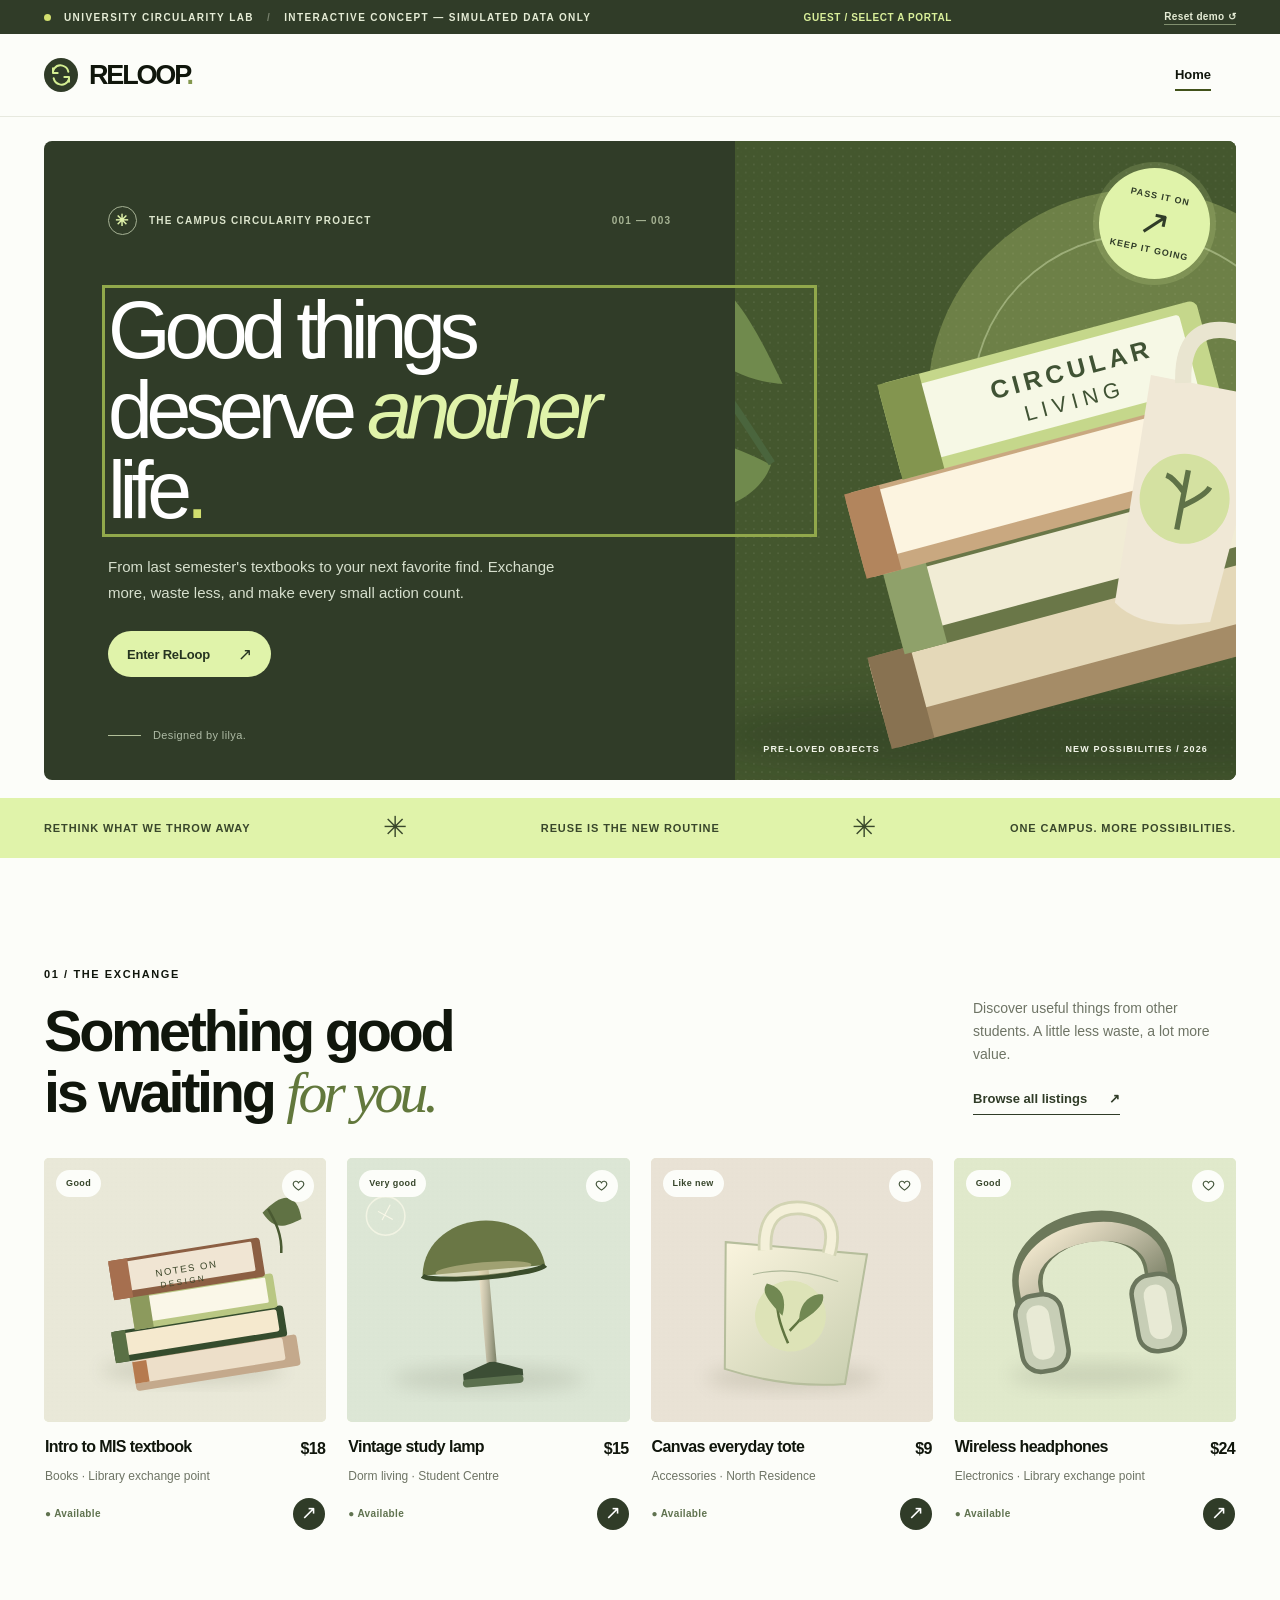
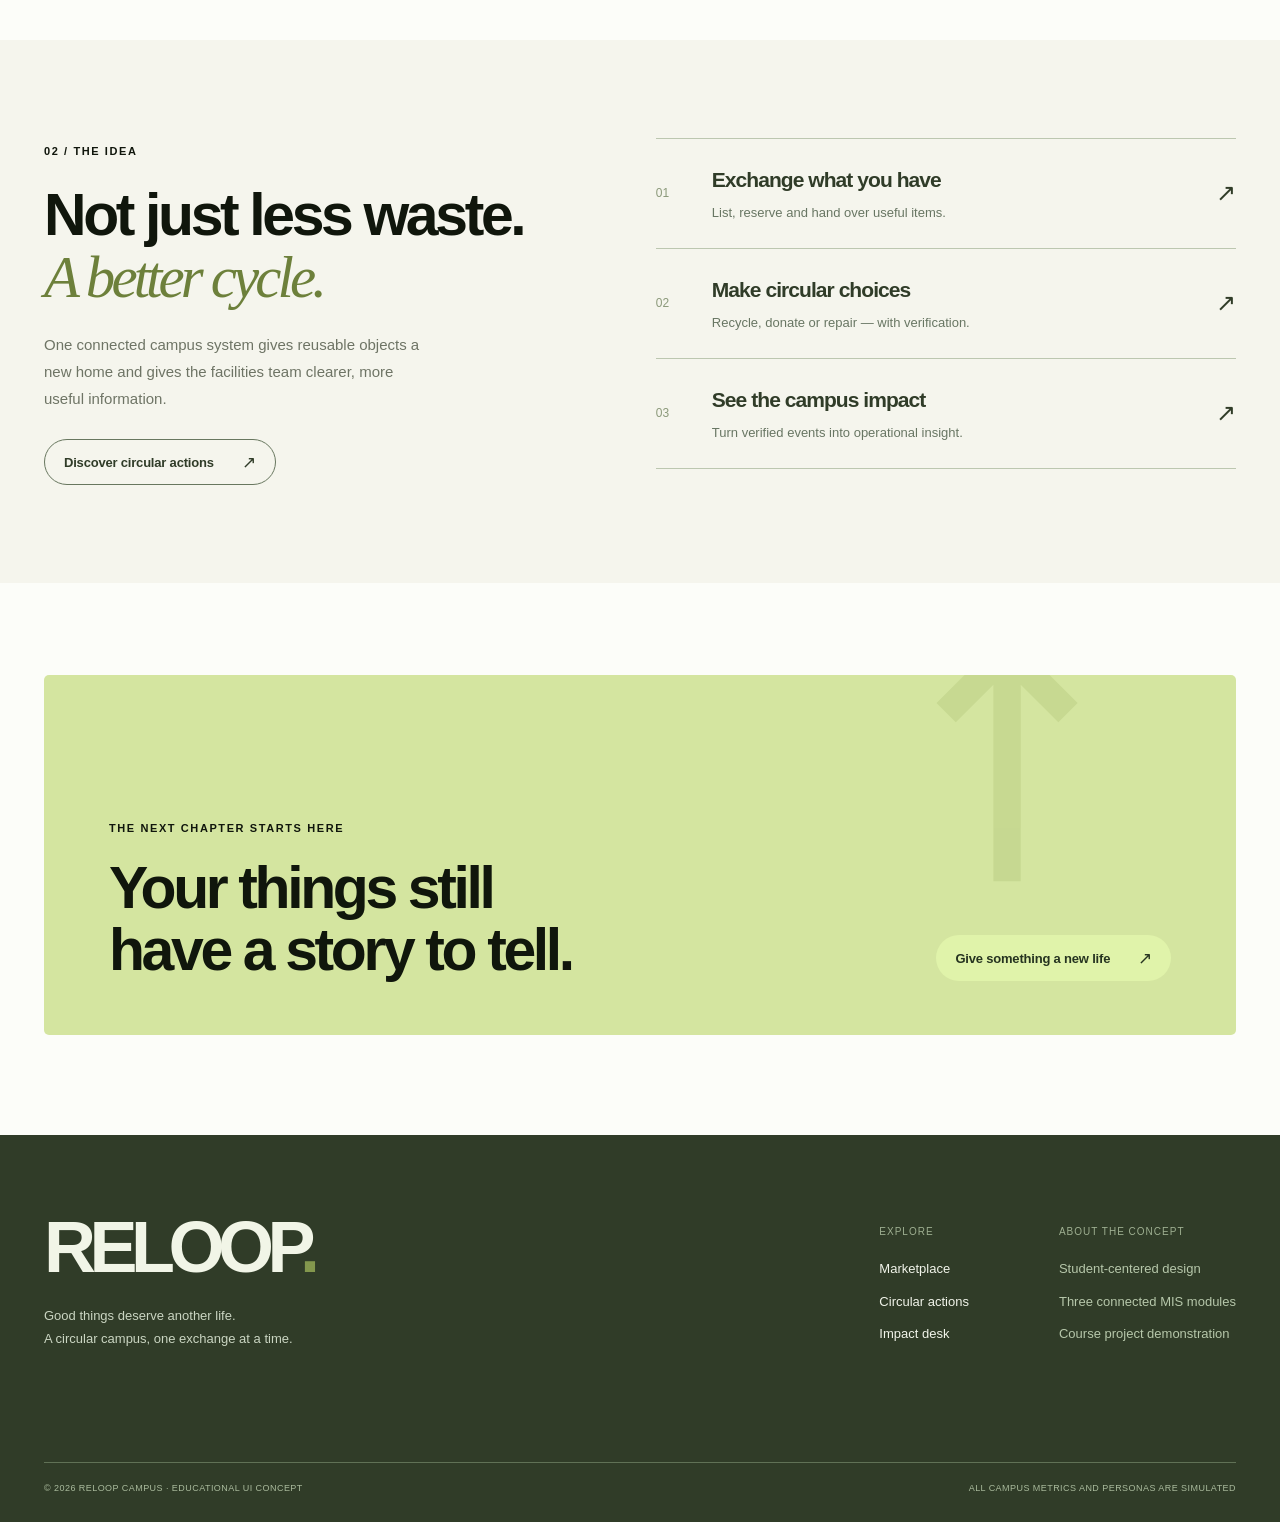
==== commit 7745e5e6: "忘了，忘了什么也忘了" ====
--- a/index.html
+++ b/index.html
@@ -46,18 +46,30 @@
           <h1>Good things<br>deserve <em>another</em><br>life<span class="title-dot">.</span></h1>
           <p class="hero-description">From last semester's textbooks to your next favorite find. Exchange more, waste less, and make every small action count.</p>
           <div class="hero-actions"><button class="btn btn-lime" data-open="portal" type="button">Enter ReLoop<span aria-hidden="true">↗&#xFE0E;</span></button></div>
-          <div class="hero-bottom"><span class="line-mark" aria-hidden="true"></span> Designed for the things we share.</div>
+          <div class="hero-bottom"><span class="line-mark" aria-hidden="true"></span> Designed by lilya.</div>
         </div>
         <div class="hero-visual"><img src="assets/hero-still-life.svg" alt="Editorial illustration of stacked second-hand books and a reusable canvas bag" width="800" height="710"><div class="hero-stamp"><span>PASS IT ON</span><strong>↗&#xFE0E;</strong><span>KEEP IT GOING</span></div><div class="hero-visual-label"><span>PRE-LOVED OBJECTS</span><span>NEW POSSIBILITIES / 2026</span></div></div>
       </div>
 
-      <section class="portal-selector container" aria-labelledby="portal-select-title">
-        <div class="portal-selector-head"><div><span class="eyebrow">YOUR CAMPUS. TWO WAYS TO PARTICIPATE.</span><h2 id="portal-select-title">Choose your <i>perspective.</i></h2></div><p>Explore ReLoop as a student or a campus staff member. Both views share the same simulated events — there is no real sign-in.</p></div>
-        <div class="portal-selector-grid">
-          <button class="portal-choice student-choice" type="button" data-enter-role="student"><span class="portal-choice-top">01 / STUDENT DEMO <span>↗&#xFE0E;</span></span><span class="portal-choice-mark" aria-hidden="true">✳&#xFE0E;</span><strong>I am Student<br>/User</strong><span class="portal-choice-desc">Browse items, exchange, record circular actions, and see your own activity.</span><span class="portal-choice-cta">Continue as student &nbsp; →</span></button>
-          <button class="portal-choice staff-choice" type="button" data-enter-role="staff"><span class="portal-choice-top">02 / STAFF DEMO <span>↗&#xFE0E;</span></span><span class="portal-choice-mark" aria-hidden="true">◎&#xFE0E;</span><strong>I am Staff</strong><span class="portal-choice-desc">Verify activities, moderate listings, manage collection points and follow up on issues.</span><span class="portal-choice-cta">Continue as staff &nbsp; →</span></button>
+      <!-- One source of truth for role cards, cloned inside the shared modal. -->
+      <template id="portal-role-template">
+        <div class="portal-selector-grid onboarding-role-grid">
+          <button class="portal-choice student-choice" type="button" data-enter-role="student">
+            <span class="portal-choice-top">01 / STUDENT DEMO <span aria-hidden="true">↗&#xFE0E;</span></span>
+            <span class="onboarding-avatar" aria-hidden="true"><img src="assets/role-student.webp" alt="" width="650" height="813"></span>
+            <strong>I'm Student / User</strong>
+            <span class="portal-choice-desc">Find pre-loved essentials, share what you no longer need, and track verified rewards.</span>
+            <span class="portal-choice-cta">Continue to Marketplace <span aria-hidden="true">→</span></span>
+          </button>
+          <button class="portal-choice staff-choice" type="button" data-enter-role="staff">
+            <span class="portal-choice-top">02 / STAFF DEMO <span aria-hidden="true">↗&#xFE0E;</span></span>
+            <span class="onboarding-avatar" aria-hidden="true"><img src="assets/role-staff.webp" alt="" width="650" height="813"></span>
+            <strong>I'm Staff</strong>
+            <span class="portal-choice-desc">Review activity submissions, resolve issues, and support a more circular campus.</span>
+            <span class="portal-choice-cta">Continue to Operations <span aria-hidden="true">→</span></span>
+          </button>
         </div>
-      </section>
+      </template>
       <div class="statement-bar"><div class="container statement-inner"><span>RETHINK WHAT WE THROW AWAY</span><span class="statement-sun">✳&#xFE0E;</span><span>REUSE IS THE NEW ROUTINE</span><span class="statement-sun">✳&#xFE0E;</span><span>ONE CAMPUS. MORE POSSIBILITIES.</span></div></div>
       <section class="section container featured-home" aria-labelledby="home-featured-title"><div class="section-heading"><div><span class="eyebrow">01 / THE EXCHANGE</span><h2 id="home-featured-title">Something good<br>is waiting <i>for you.</i></h2></div><div class="heading-aside"><p>Discover useful things from other students. A little less waste, a lot more value.</p><button type="button" class="inline-link" data-nav="exchange">Browse all listings <span aria-hidden="true">↗&#xFE0E;</span></button></div></div><div class="product-grid home-grid" id="home-products"></div></section>
       <section class="journey-section" aria-labelledby="journey-title"><div class="container journey-layout"><div class="journey-intro"><span class="eyebrow">02 / THE IDEA</span><h2 id="journey-title">Not just less waste.<br><i>A better cycle.</i></h2><p>One connected campus system gives reusable objects a new home and gives the facilities team clearer, more useful information.</p><button class="btn btn-outline" data-nav="circular" type="button">Discover circular actions <span aria-hidden="true">↗&#xFE0E;</span></button></div><div class="journey-steps"><button class="journey-row" data-nav="exchange" type="button"><span class="journey-no">01</span><span><strong>Exchange what you have</strong><small>List, reserve and hand over useful items.</small></span><span class="journey-arrow">↗&#xFE0E;</span></button><button class="journey-row" data-nav="circular" type="button"><span class="journey-no">02</span><span><strong>Make circular choices</strong><small>Recycle, donate or repair — with verification.</small></span><span class="journey-arrow">↗&#xFE0E;</span></button><button class="journey-row" data-nav="operations" type="button"><span class="journey-no">03</span><span><strong>See the campus impact</strong><small>Turn verified events into operational insight.</small></span><span class="journey-arrow">↗&#xFE0E;</span></button></div></div></section>
--- a/styles.css
+++ b/styles.css
@@ -82,3 +82,217 @@
 .quick-action-grid button {
   color: var(--ink);
 }
+
+
+/* RELOOP onboarding — scoped to the existing shared modal; no other modal/layout changed. */
+.modal-shell.onboarding-active {
+  width:min(980px,calc(100vw - 40px));
+  max-height:90vh;
+  max-height:90dvh;
+  overflow-y:auto;
+  overscroll-behavior:contain;
+  scroll-behavior:smooth;
+  border-radius:12px;
+}
+.modal-shell.onboarding-active .modal-close {
+  position:sticky;
+  top:12px;
+  margin:12px 12px -49px auto;
+  box-shadow:0 4px 18px rgba(33,49,29,.10);
+}
+.onboarding-dialog{padding:36px 32px 0;}
+.onboarding-intro {display:grid;grid-template-columns:1.04fr .96fr;align-items:center;gap:26px;min-height:365px;padding:20px 8px 18px;}
+.onboarding-copy {min-width:0;padding:10px 0;}
+.onboarding-copy .eyebrow {color:var(--olive);}
+.onboarding-dialog .onboarding-copy h2 {font-size:clamp(35px,4.2vw,62px);line-height:1.03;margin:20px 0 22px;letter-spacing:-.065em;}
+.onboarding-dialog .onboarding-copy h2 i {font-family:var(--serif);color:var(--olive);font-weight:400;}
+.onboarding-dialog .onboarding-copy p {font-size:14px;line-height:1.7;max-width:450px;margin:0 0 25px;color:#626D5D;}
+.onboarding-art {background:#E9EEDC;border-radius:9px;overflow:hidden;aspect-ratio:1.12/1;align-self:stretch;min-height:260px;}
+.onboarding-art img {width:100%;height:100%;object-fit:cover;object-position:center;}
+.onboarding-highlights {display:flex;gap:8px;flex-wrap:wrap;}
+.onboarding-highlights span {display:inline-flex;align-items:center;gap:7px;border:1px solid #CDD6C0;border-radius:30px;padding:8px 11px;color:#53683C;background:#F6F8EE;font-size:11px;line-height:1.25;}
+.onboarding-highlights b {font-weight:650;}
+.onboarding-start {background:var(--lime);border-radius:9px;min-height:132px;padding:26px 32px;margin:12px 0 44px;display:flex;align-items:center;justify-content:space-between;gap:24px;}
+.onboarding-start .eyebrow{color:#54653F;}
+.onboarding-start h3{font-size:clamp(27px,3vw,38px);margin:8px 0 0;}
+.onboarding-start .btn{flex:none;}
+.onboarding-roles{scroll-margin-top:24px;padding:0 0 12px;}
+.onboarding-roles>.eyebrow{color:var(--olive);}
+.onboarding-roles h3{font-size:clamp(35px,4.4vw,52px);margin:12px 0;}
+.onboarding-roles h3 i{font-family:var(--serif);font-weight:400;color:var(--olive);}
+.onboarding-roles>p{max-width:570px;line-height:1.65;font-size:13px;margin:0 0 23px;}
+.onboarding-role-grid{gap:18px;}
+.onboarding-dialog .onboarding-role-grid .portal-choice {padding:22px 24px 24px;min-height:420px;align-items:stretch;}
+.onboarding-dialog .onboarding-role-grid .portal-choice:hover{transform:translateY(-3px);}
+.onboarding-avatar {height:182px;display:flex;align-items:flex-end;justify-content:center;overflow:hidden;margin:12px 0 2px;border-radius:6px;}
+.student-choice .onboarding-avatar{background:rgba(255,255,255,.35);}
+.staff-choice .onboarding-avatar{background:rgba(224,243,170,.08);}
+.onboarding-avatar img{height:100%;width:auto;max-width:100%;object-fit:contain;object-position:center bottom;}
+.onboarding-dialog .onboarding-role-grid .portal-choice strong {font-size:clamp(28px,3vw,39px);margin:10px 0 7px;line-height:1.13;}
+.onboarding-dialog .onboarding-role-grid .portal-choice-desc{max-width:355px;font-size:12px;line-height:1.55;margin-bottom:16px;}
+.onboarding-dialog .onboarding-role-grid .portal-choice-cta{display:flex;align-items:center;justify-content:space-between;margin-top:auto;padding-top:13px;}
+.onboarding-footnote{font-size:10px!important;letter-spacing:.1em;color:#78836D;text-align:center;padding:25px 0 20px;margin:0!important;}
+@media (max-width:700px){
+  .modal-shell.onboarding-active{width:calc(100vw - 20px);max-height:calc(100dvh - 20px);border-radius:9px;}
+  .onboarding-dialog{padding:39px 18px 0;}
+  .onboarding-intro{grid-template-columns:1fr;gap:10px;padding:9px 0 10px;}
+  .onboarding-dialog .onboarding-copy h2{font-size:clamp(34px,9vw,49px);margin:16px 0;}
+  .onboarding-art{aspect-ratio:1.65/1;min-height:0;}
+  .onboarding-start{padding:23px 20px;margin:18px 0 38px;flex-direction:column;align-items:flex-start;gap:14px;}
+  .onboarding-start .btn{width:100%;}
+  .onboarding-dialog .onboarding-role-grid{grid-template-columns:1fr;}
+  .onboarding-dialog .onboarding-role-grid .portal-choice{min-height:330px;padding:20px;}
+  .onboarding-avatar{height:155px;margin:8px 0 3px;}
+  .onboarding-dialog .onboarding-role-grid .portal-choice strong{font-size:32px;margin:7px 0;}
+}
+@media (prefers-reduced-motion: reduce){
+  .modal-shell.onboarding-active{scroll-behavior:auto;}
+  .onboarding-dialog .portal-choice{transition:none;}
+  .onboarding-dialog .portal-choice:hover{transform:none;}
+}
+
+/* ==========================================
+   RELOOP ONBOARDING — RESPONSIVE LAYOUT FIX
+   ========================================== */
+
+/* 1. Only allow vertical scrolling inside onboarding */
+.modal-shell.onboarding-active {
+  width: min(980px, calc(100vw - 32px));
+  max-width: calc(100vw - 32px);
+  max-height: calc(100dvh - 32px);
+  overflow-x: hidden;
+  overflow-y: auto;
+  box-sizing: border-box;
+}
+
+/* 2. Prevent inner content from stretching the modal */
+.onboarding-dialog {
+  width: 100%;
+  min-width: 0;
+  max-width: 100%;
+}
+
+.onboarding-dialog *,
+.onboarding-dialog *::before,
+.onboarding-dialog *::after {
+  box-sizing: border-box;
+}
+
+.onboarding-intro,
+.onboarding-copy,
+.onboarding-art,
+.onboarding-start,
+.onboarding-roles {
+  min-width: 0;
+  max-width: 100%;
+}
+
+/* 3. Balanced text and image columns */
+.onboarding-intro {
+  display: grid;
+  grid-template-columns:
+    minmax(0, 1.1fr) minmax(0, 0.9fr);
+  align-items: center;
+  gap: clamp(16px, 2.5vw, 28px);
+  min-height: 0;
+}
+
+/* 4. Respect the original image's 16:9 proportions */
+.onboarding-art {
+  width: 100%;
+  height: auto;
+  min-height: 0;
+  aspect-ratio: 1500 / 844;
+  align-self: center;
+  overflow: hidden;
+}
+
+.onboarding-art img {
+  display: block;
+  width: 100%;
+  height: 100%;
+  max-width: 100%;
+  object-fit: contain;
+  object-position: center;
+}
+
+/* 5. Allow text and feature labels to wrap */
+.onboarding-copy h2,
+.onboarding-roles h3,
+.onboarding-start h3 {
+  overflow-wrap: break-word;
+}
+
+.onboarding-highlights {
+  display: flex;
+  flex-wrap: wrap;
+  max-width: 100%;
+}
+
+/* 6. Prevent role cards from overflowing */
+.onboarding-role-grid {
+  grid-template-columns:
+    repeat(2, minmax(0, 1fr));
+  max-width: 100%;
+}
+
+.onboarding-role-grid .portal-choice {
+  min-width: 0;
+  max-width: 100%;
+}
+
+.onboarding-role-grid .portal-choice-desc {
+  overflow-wrap: anywhere;
+}
+
+/* 7. Keep the CTA flexible */
+.onboarding-start > div {
+  min-width: 0;
+}
+
+/* Tablet and smaller desktop windows */
+@media (max-width: 850px) {
+  .onboarding-intro {
+    grid-template-columns: minmax(0, 1fr);
+    gap: 18px;
+  }
+
+  .onboarding-art {
+    width: 100%;
+    max-width: 620px;
+    justify-self: center;
+  }
+}
+
+/* Mobile phones */
+@media (max-width: 700px) {
+  .modal-shell.onboarding-active {
+    width: calc(100vw - 20px);
+    max-width: calc(100vw - 20px);
+    max-height: calc(100dvh - 20px);
+  }
+
+  .onboarding-intro {
+    grid-template-columns: minmax(0, 1fr);
+    gap: 14px;
+  }
+
+  .onboarding-art {
+    aspect-ratio: 1500 / 844;
+    min-height: 0;
+  }
+
+  .onboarding-role-grid {
+    grid-template-columns: minmax(0, 1fr);
+  }
+
+  .onboarding-start {
+    flex-direction: column;
+    align-items: stretch;
+  }
+
+  .onboarding-start .btn {
+    width: 100%;
+    max-width: 100%;
+  }
+}
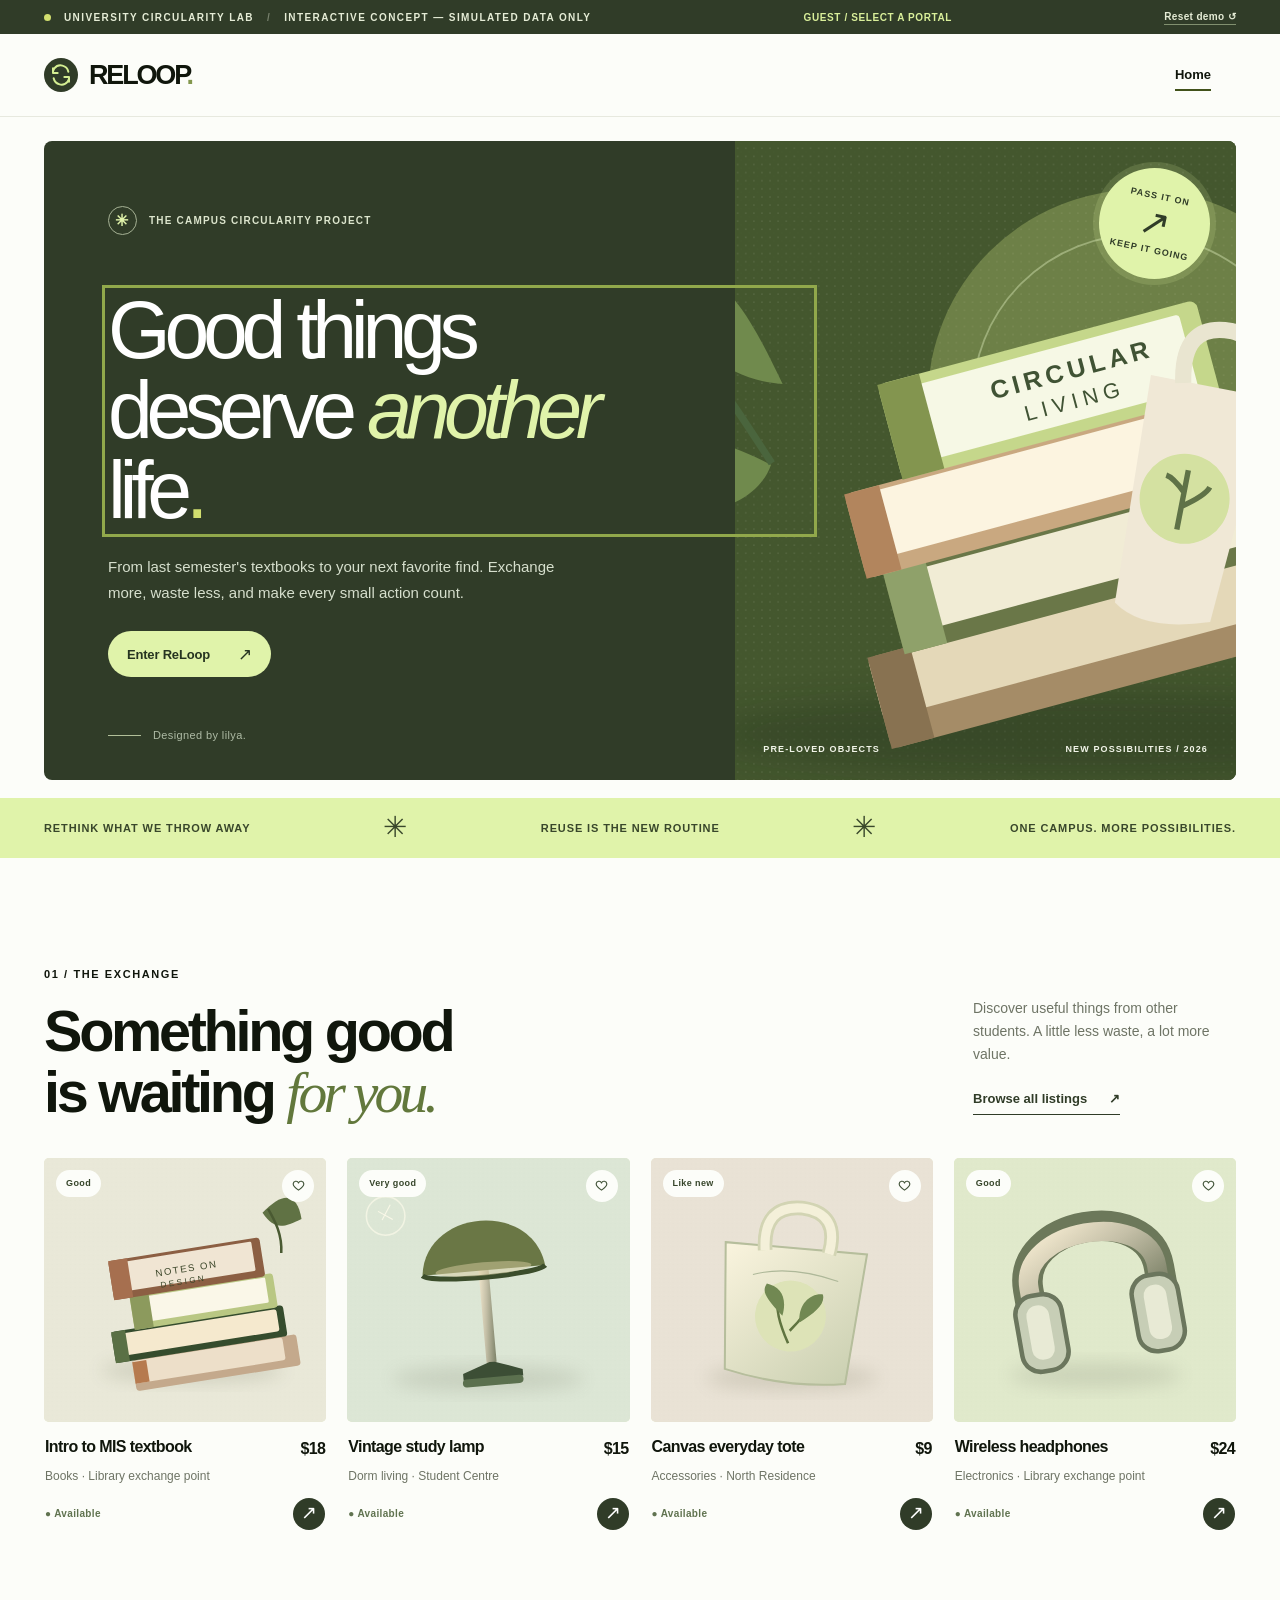
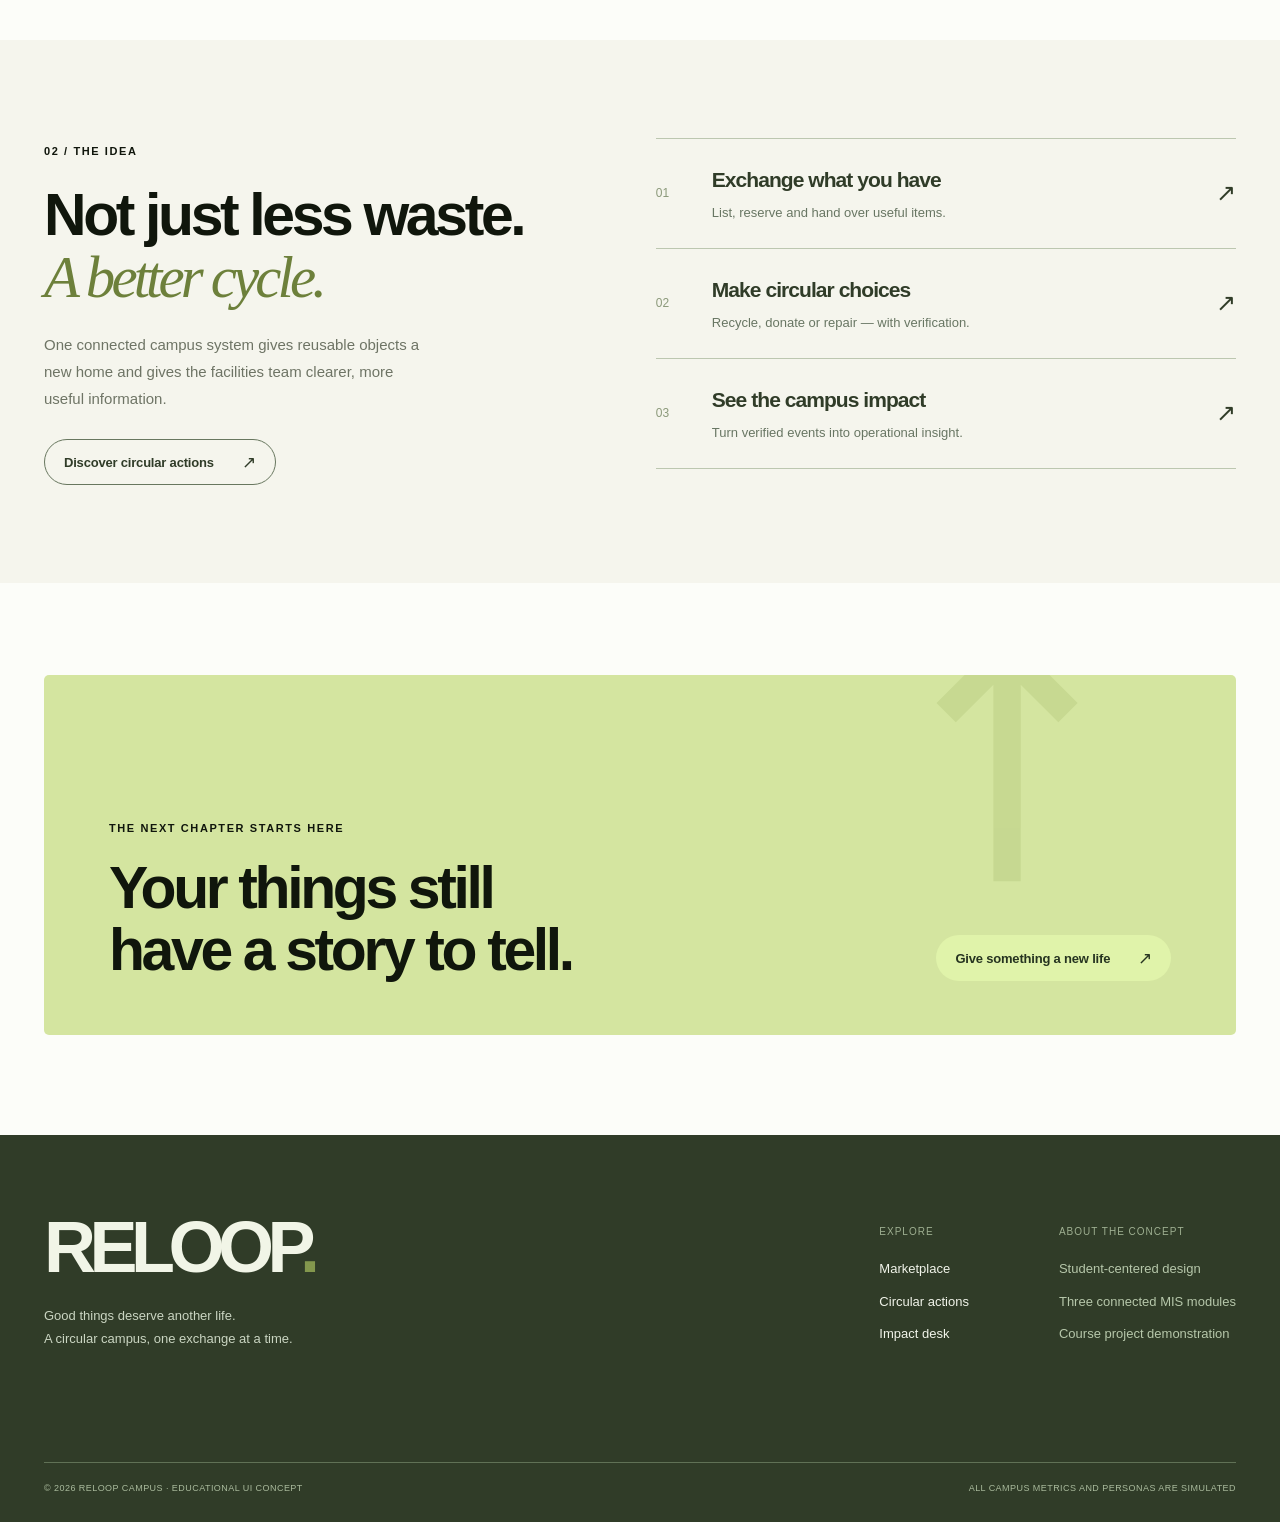
==== commit fb9fa72c: "上新了广告" ====
--- a/index.html
+++ b/index.html
@@ -42,7 +42,7 @@
     <section class="view active" id="view-home" aria-label="Home">
       <div class="home-hero container">
         <div class="hero-copy">
-          <div class="hero-index"><span class="round-asterisk">✳&#xFE0E;</span> THE CAMPUS CIRCULARITY PROJECT <span class="hero-index-num">001 — 003</span></div>
+          <div class="hero-index"><span class="round-asterisk">✳&#xFE0E;</span> THE CAMPUS CIRCULARITY PROJECT </span></div>
           <h1>Good things<br>deserve <em>another</em><br>life<span class="title-dot">.</span></h1>
           <p class="hero-description">From last semester's textbooks to your next favorite find. Exchange more, waste less, and make every small action count.</p>
           <div class="hero-actions"><button class="btn btn-lime" data-open="portal" type="button">Enter ReLoop<span aria-hidden="true">↗&#xFE0E;</span></button></div>
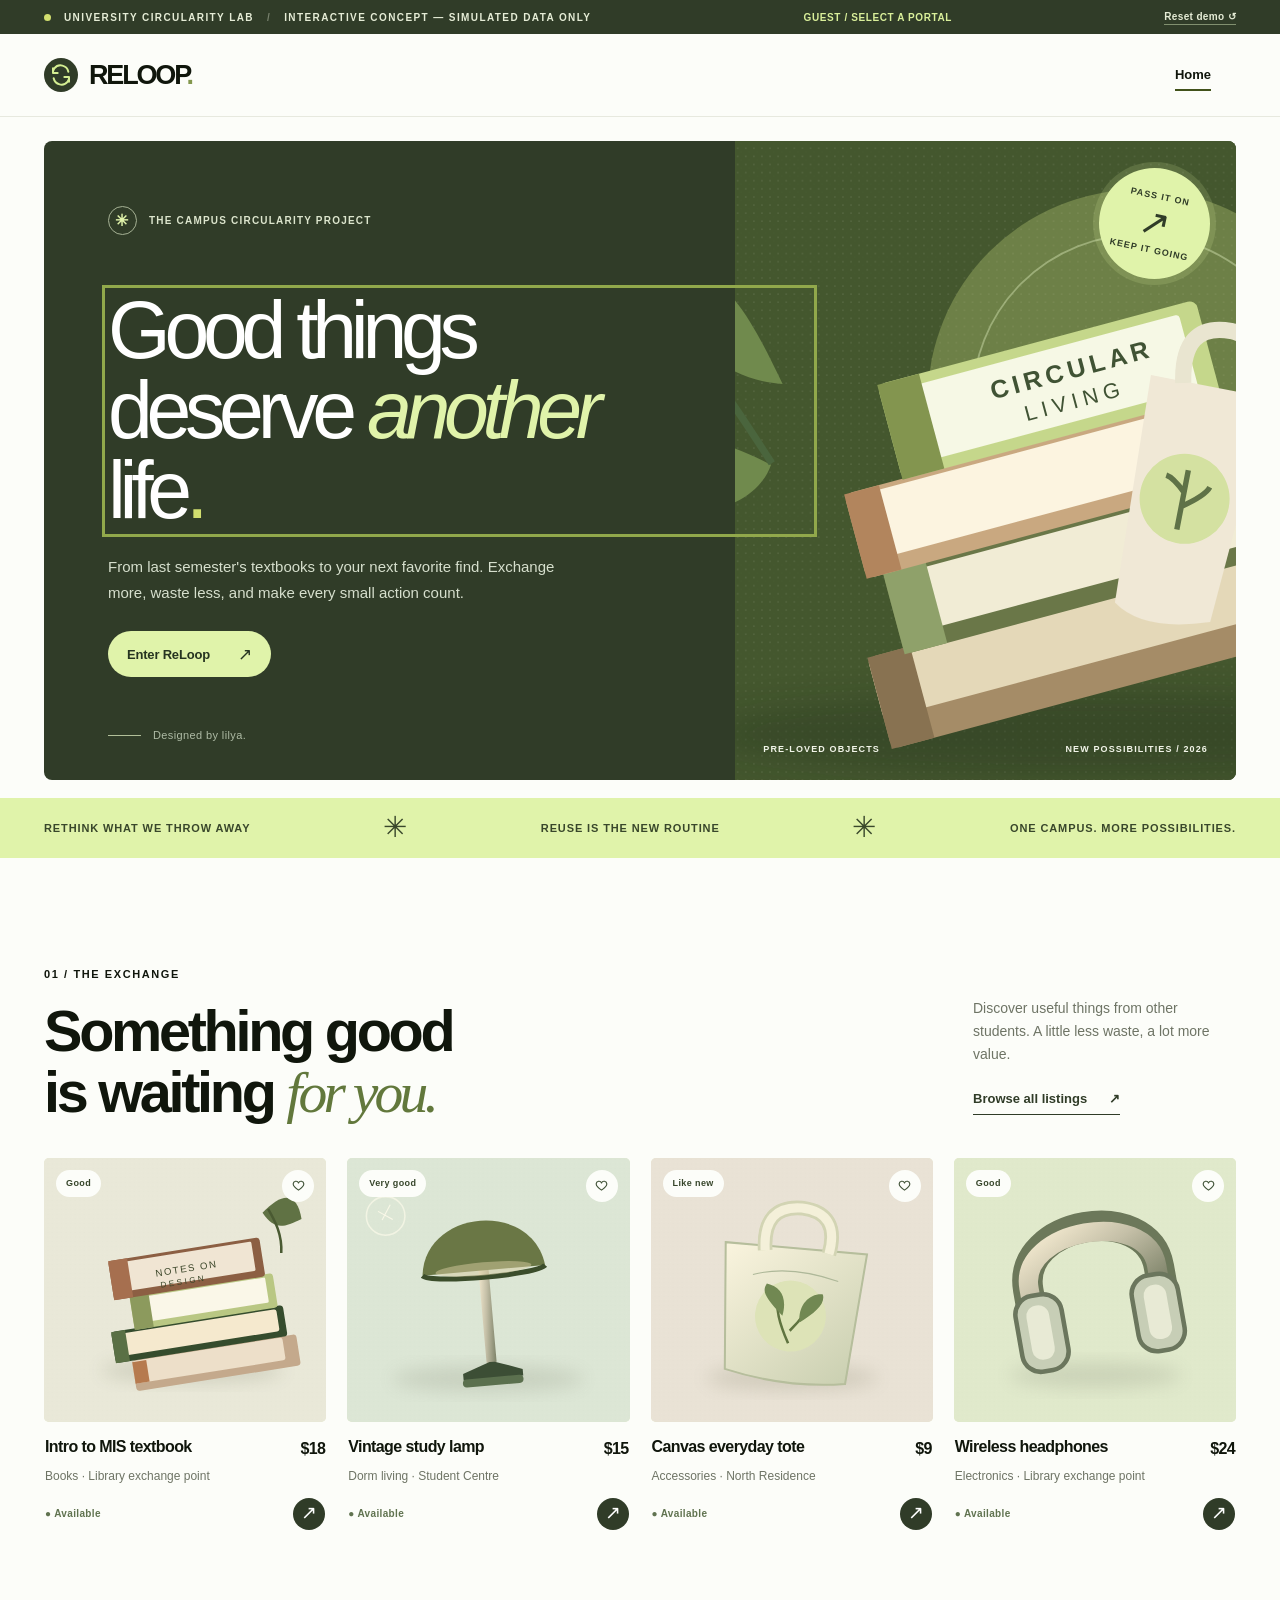
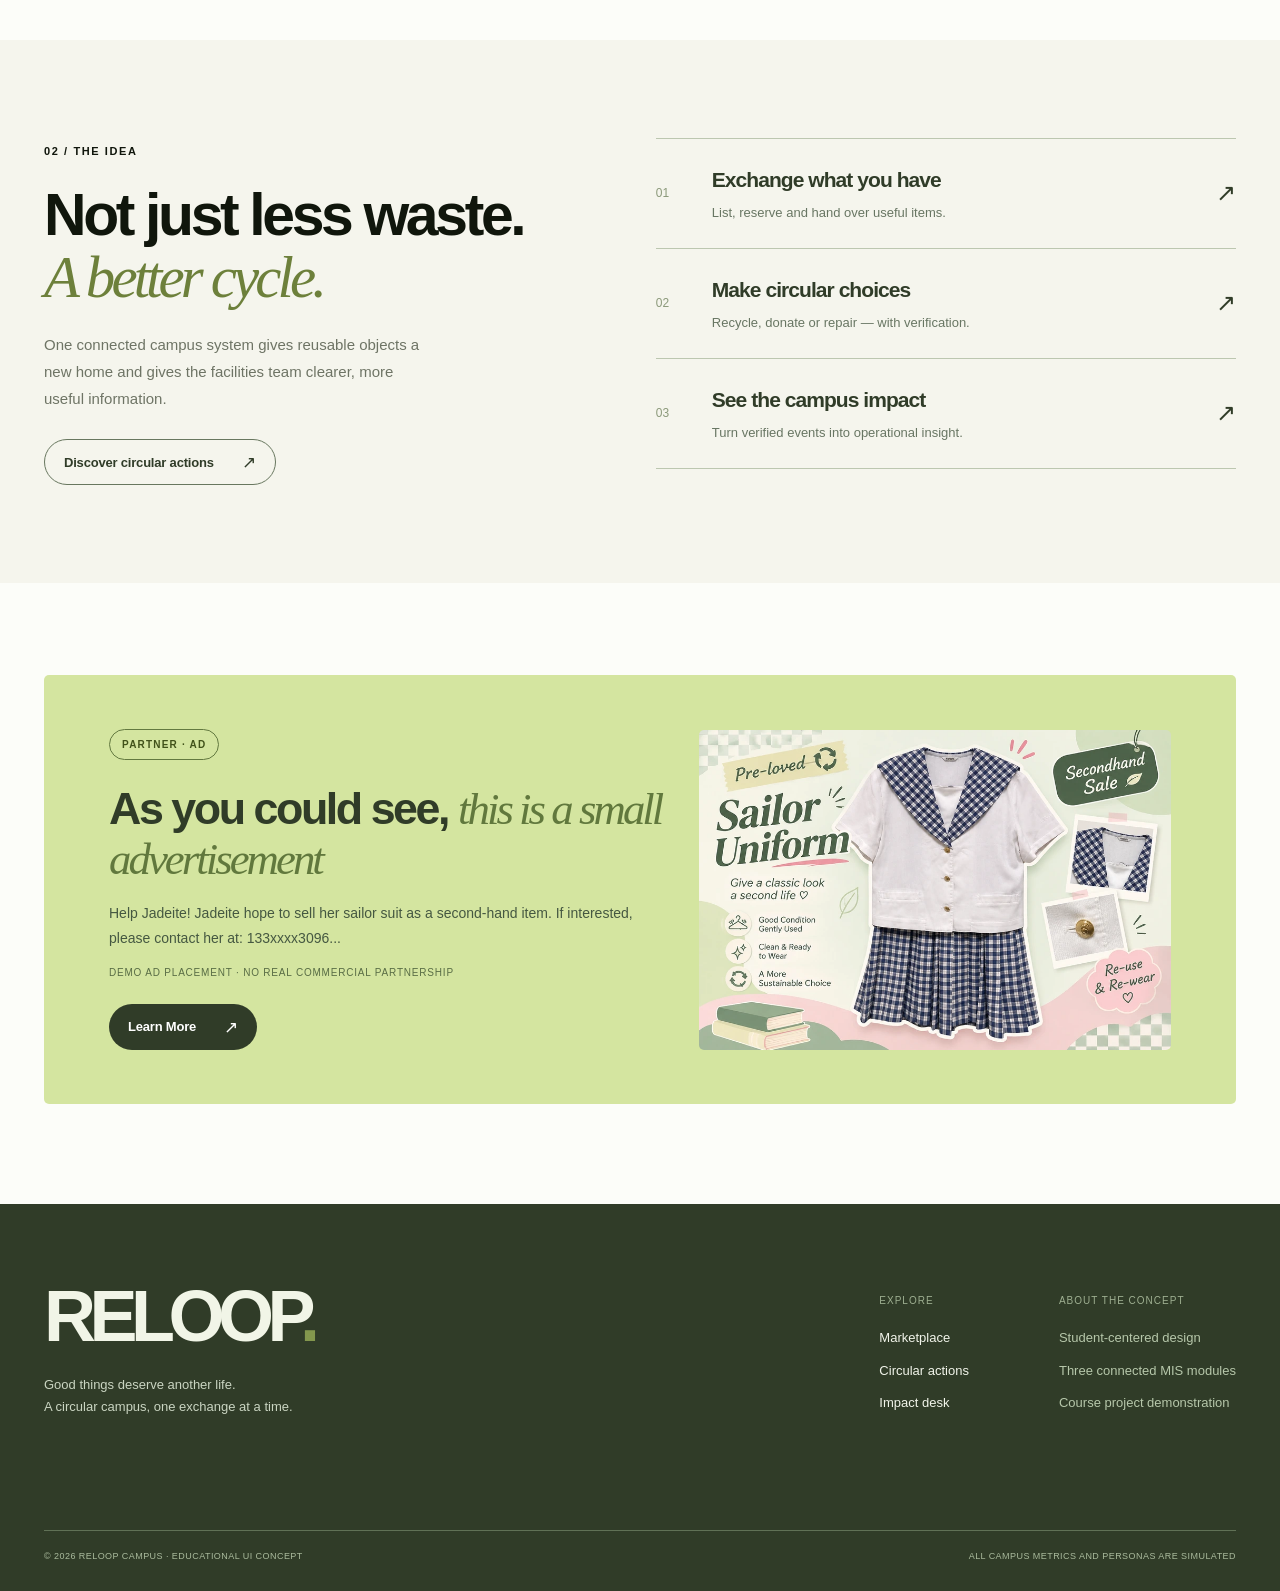
==== commit 0e428cf4: "上了广告" ====
--- a/index.html
+++ b/index.html
@@ -73,7 +73,49 @@
       <div class="statement-bar"><div class="container statement-inner"><span>RETHINK WHAT WE THROW AWAY</span><span class="statement-sun">✳&#xFE0E;</span><span>REUSE IS THE NEW ROUTINE</span><span class="statement-sun">✳&#xFE0E;</span><span>ONE CAMPUS. MORE POSSIBILITIES.</span></div></div>
       <section class="section container featured-home" aria-labelledby="home-featured-title"><div class="section-heading"><div><span class="eyebrow">01 / THE EXCHANGE</span><h2 id="home-featured-title">Something good<br>is waiting <i>for you.</i></h2></div><div class="heading-aside"><p>Discover useful things from other students. A little less waste, a lot more value.</p><button type="button" class="inline-link" data-nav="exchange">Browse all listings <span aria-hidden="true">↗&#xFE0E;</span></button></div></div><div class="product-grid home-grid" id="home-products"></div></section>
       <section class="journey-section" aria-labelledby="journey-title"><div class="container journey-layout"><div class="journey-intro"><span class="eyebrow">02 / THE IDEA</span><h2 id="journey-title">Not just less waste.<br><i>A better cycle.</i></h2><p>One connected campus system gives reusable objects a new home and gives the facilities team clearer, more useful information.</p><button class="btn btn-outline" data-nav="circular" type="button">Discover circular actions <span aria-hidden="true">↗&#xFE0E;</span></button></div><div class="journey-steps"><button class="journey-row" data-nav="exchange" type="button"><span class="journey-no">01</span><span><strong>Exchange what you have</strong><small>List, reserve and hand over useful items.</small></span><span class="journey-arrow">↗&#xFE0E;</span></button><button class="journey-row" data-nav="circular" type="button"><span class="journey-no">02</span><span><strong>Make circular choices</strong><small>Recycle, donate or repair — with verification.</small></span><span class="journey-arrow">↗&#xFE0E;</span></button><button class="journey-row" data-nav="operations" type="button"><span class="journey-no">03</span><span><strong>See the campus impact</strong><small>Turn verified events into operational insight.</small></span><span class="journey-arrow">↗&#xFE0E;</span></button></div></div></section>
-      <section class="section container home-cta" aria-labelledby="cta-title"><div><span class="eyebrow">THE NEXT CHAPTER STARTS HERE</span><h2 id="cta-title">Your things still<br>have a story to tell.</h2></div><button class="btn btn-lime" data-open="post" type="button">Give something a new life <span aria-hidden="true">↗&#xFE0E;</span></button><span class="cta-orb" aria-hidden="true">↗&#xFE0E;</span></section>
+    <section
+  class="home-cta partner-spotlight container"
+  aria-labelledby="partner-title"
+>
+  <div class="partner-copy">
+    <span class="partner-label">PARTNER · AD</span>
+
+    <h2 id="partner-title">
+      As you could see,
+      <i>this is a small advertisement</i>
+    </h2>
+
+    <p class="partner-description">
+     Help Jadeite! 
+     Jadeite hope to sell her sailor suit as a second-hand item. 
+     If interested, please contact her at: 133xxxx3096...
+    </p>
+
+    <p class="partner-disclaimer">
+      DEMO AD PLACEMENT · NO REAL COMMERCIAL PARTNERSHIP
+    </p>
+
+    <button
+      type="button"
+      class="btn btn-dark"
+      data-partner-circular
+    >
+      Learn More
+      <span aria-hidden="true">↗</span>
+    </button>
+  </div>
+
+  <div class="partner-visual">
+    <img
+      src="assets/campus-repair-spotlight.webp"
+      alt="Illustration of students participating in a campus repair activity"
+      width="900"
+      height="630"
+      loading="lazy"
+    >
+  </div>
+</section>
+
     </section>
 
 
--- a/styles.css
+++ b/styles.css
@@ -296,3 +296,157 @@
     max-width: 100%;
   }
 }
+/* ==========================================
+   CAMPUS PARTNER SPOTLIGHT
+   Home page only
+========================================== */
+
+.home-cta.partner-spotlight {
+  display: grid;
+  grid-template-columns:
+    minmax(0, 1.08fr)
+    minmax(0, 0.92fr);
+
+  align-items: center;
+  gap: 36px;
+
+  min-height: 360px;
+  background: #D4E5A0;
+
+  /* Preserve the existing banner shape */
+  border-radius: 5px;
+  overflow: hidden;
+  position: relative;
+}
+
+.partner-copy {
+  position: relative;
+  z-index: 2;
+  min-width: 0;
+}
+
+.partner-label {
+  display: inline-block;
+  padding: 7px 12px;
+
+  border: 1px solid #637940;
+  border-radius: 100px;
+
+  color: #41521A;
+  font-size: 10px;
+  font-weight: 800;
+  letter-spacing: 0.12em;
+}
+
+.home-cta.partner-spotlight h2 {
+  max-width: 670px;
+  margin: 24px 0 18px;
+
+  font-size: clamp(32px, 3.5vw, 52px);
+  line-height: 1.08;
+  letter-spacing: -0.055em;
+  overflow-wrap: anywhere;
+
+  color: #303C28;
+}
+
+.home-cta.partner-spotlight h2 i {
+  color: #61783D;
+  font-weight: 400;
+}
+
+.partner-description {
+  max-width: 560px;
+  margin-bottom: 15px;
+
+  font-size: 14px;
+  line-height: 1.75;
+  color: #455841;
+}
+
+.partner-disclaimer {
+  font-size: 10px;
+  letter-spacing: 0.08em;
+  color: #596D45;
+  margin-bottom: 24px;
+}
+
+.partner-visual {
+  min-width: 0;
+  width: 100%;
+  height: 100%;
+
+  display: flex;
+  align-items: center;
+  justify-content: center;
+}
+
+.partner-visual img {
+  width: 100%;
+  max-height: 320px;
+  object-fit: cover;
+
+  border-radius: 5px;
+}
+
+.partner-spotlight .btn {
+  position: relative;
+  z-index: 2;
+}
+
+/* Tablet */
+
+@media (max-width: 900px) {
+  .home-cta.partner-spotlight {
+    grid-template-columns: 1fr 1fr;
+    gap: 22px;
+    padding: 35px;
+  }
+
+  .home-cta.partner-spotlight h2 {
+    font-size: clamp(30px, 4vw, 42px);
+  }
+
+  .partner-visual img {
+    max-height: 300px;
+  }
+}
+
+/* Mobile */
+
+@media (max-width: 640px) {
+  .home-cta.partner-spotlight {
+    display: flex;
+    flex-direction: column;
+
+    align-items: stretch;
+    gap: 25px;
+
+    padding: 29px 25px;
+    min-height: auto;
+  }
+
+  .home-cta.partner-spotlight h2 {
+    font-size: clamp(30px, 8vw, 42px);
+  }
+
+  .partner-description {
+    font-size: 13px;
+  }
+
+  .partner-visual {
+    height: auto;
+  }
+
+  .partner-visual img {
+    max-height: none;
+    aspect-ratio: 4 / 3;
+    object-fit: cover;
+  }
+
+  .partner-spotlight .btn {
+    width: 100%;
+    white-space: normal;
+    text-align: center;
+  }
+}
